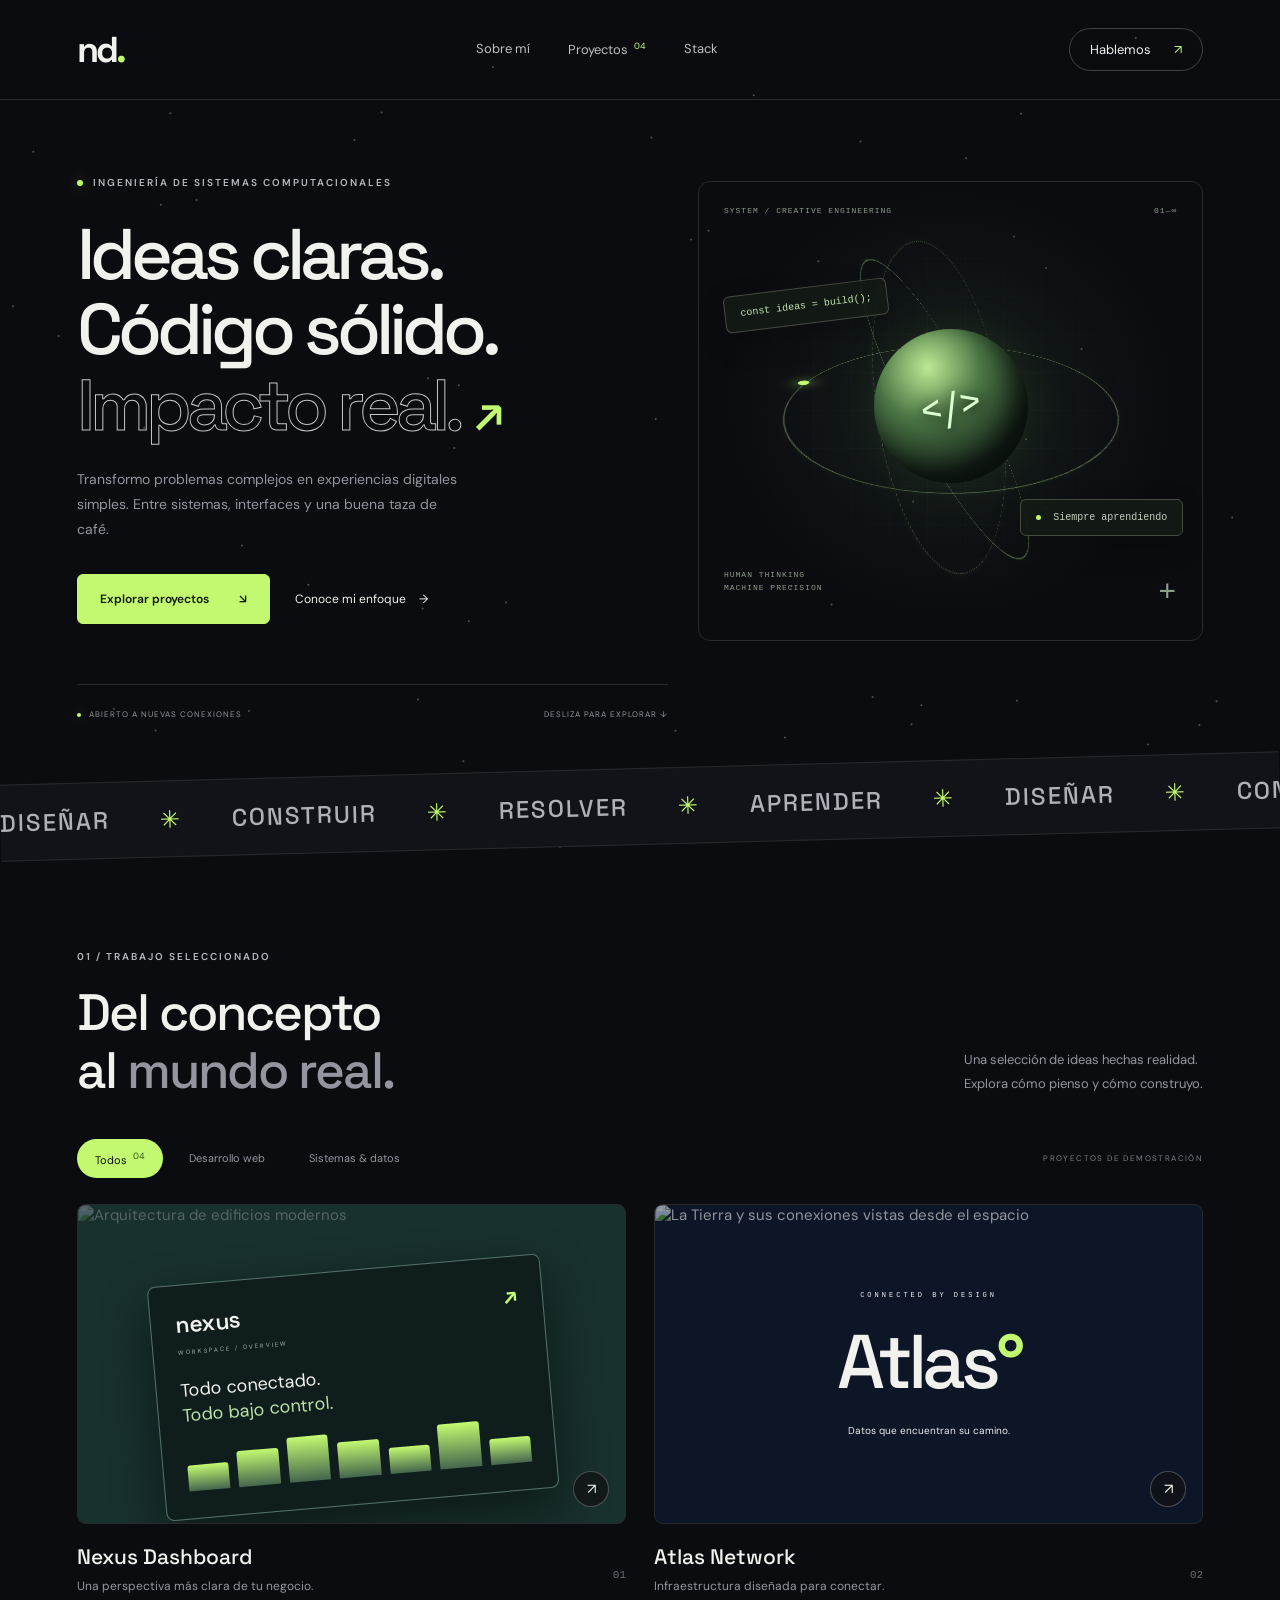
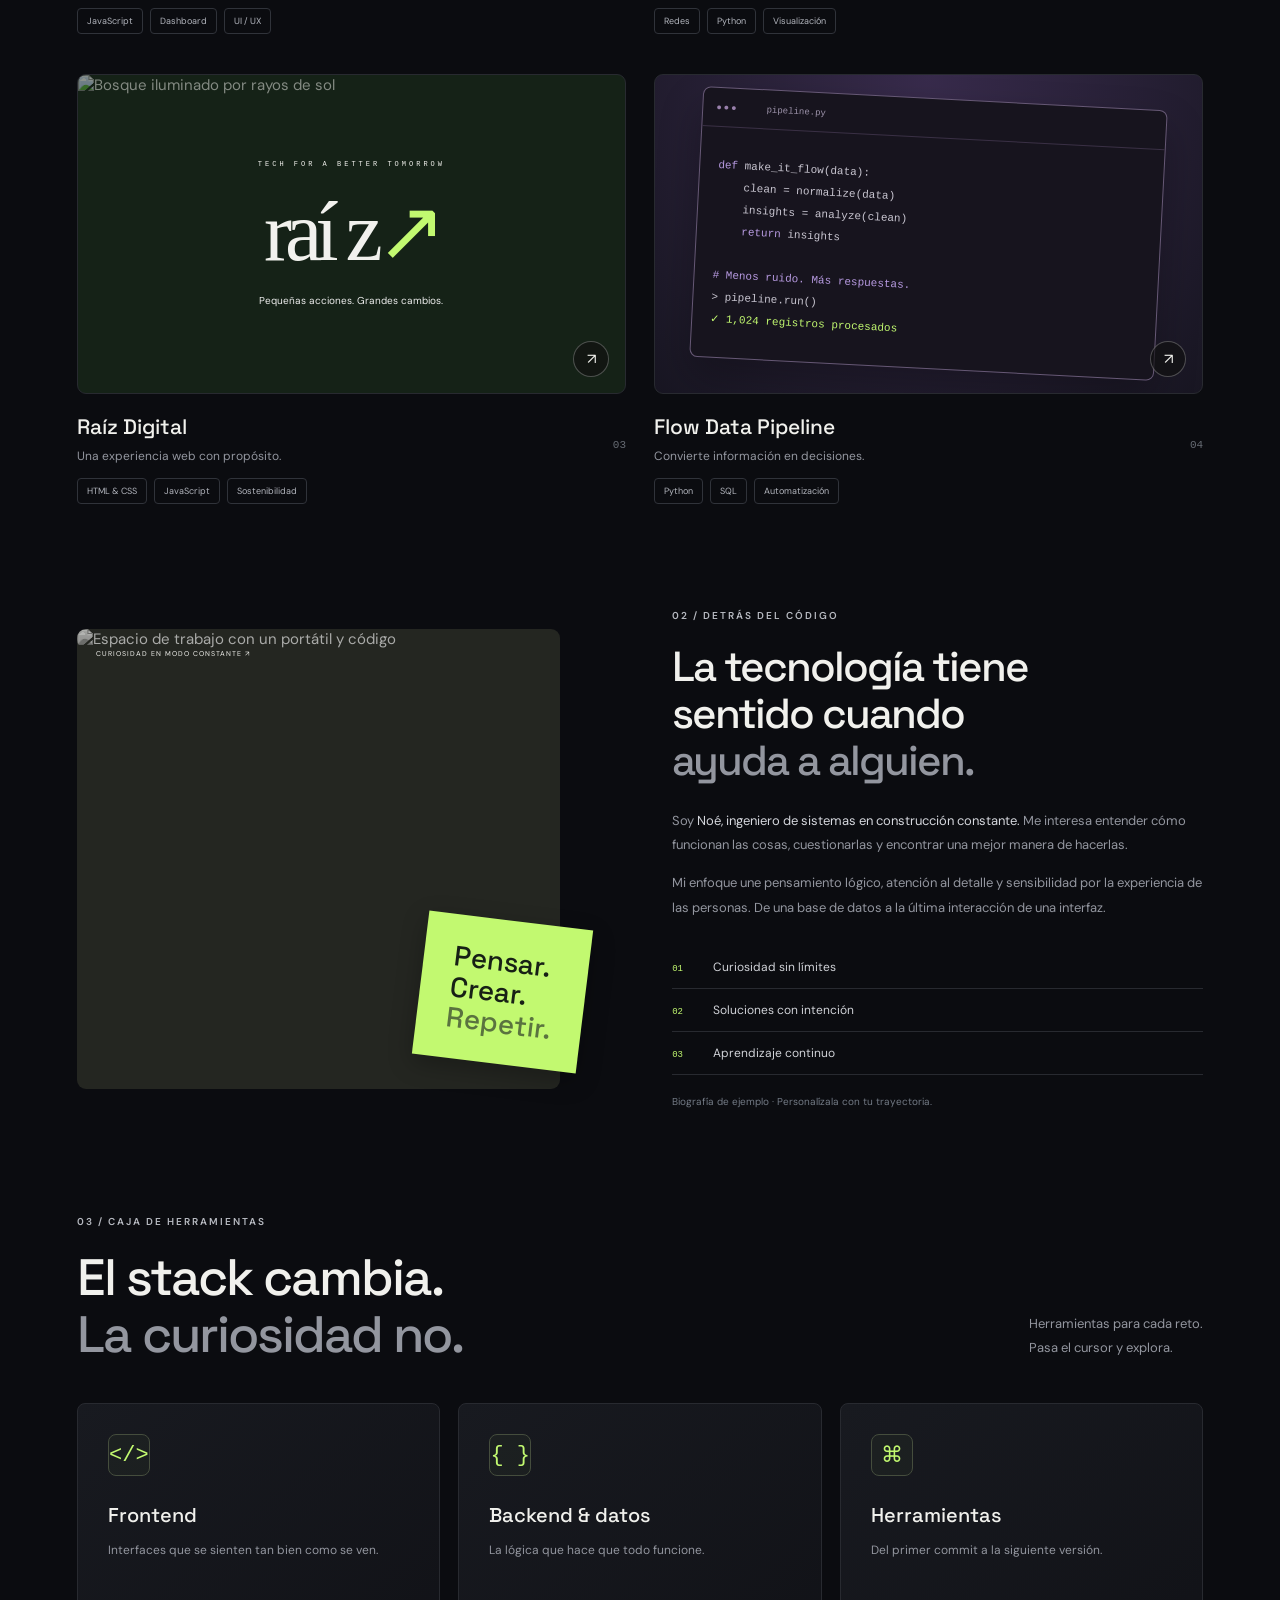
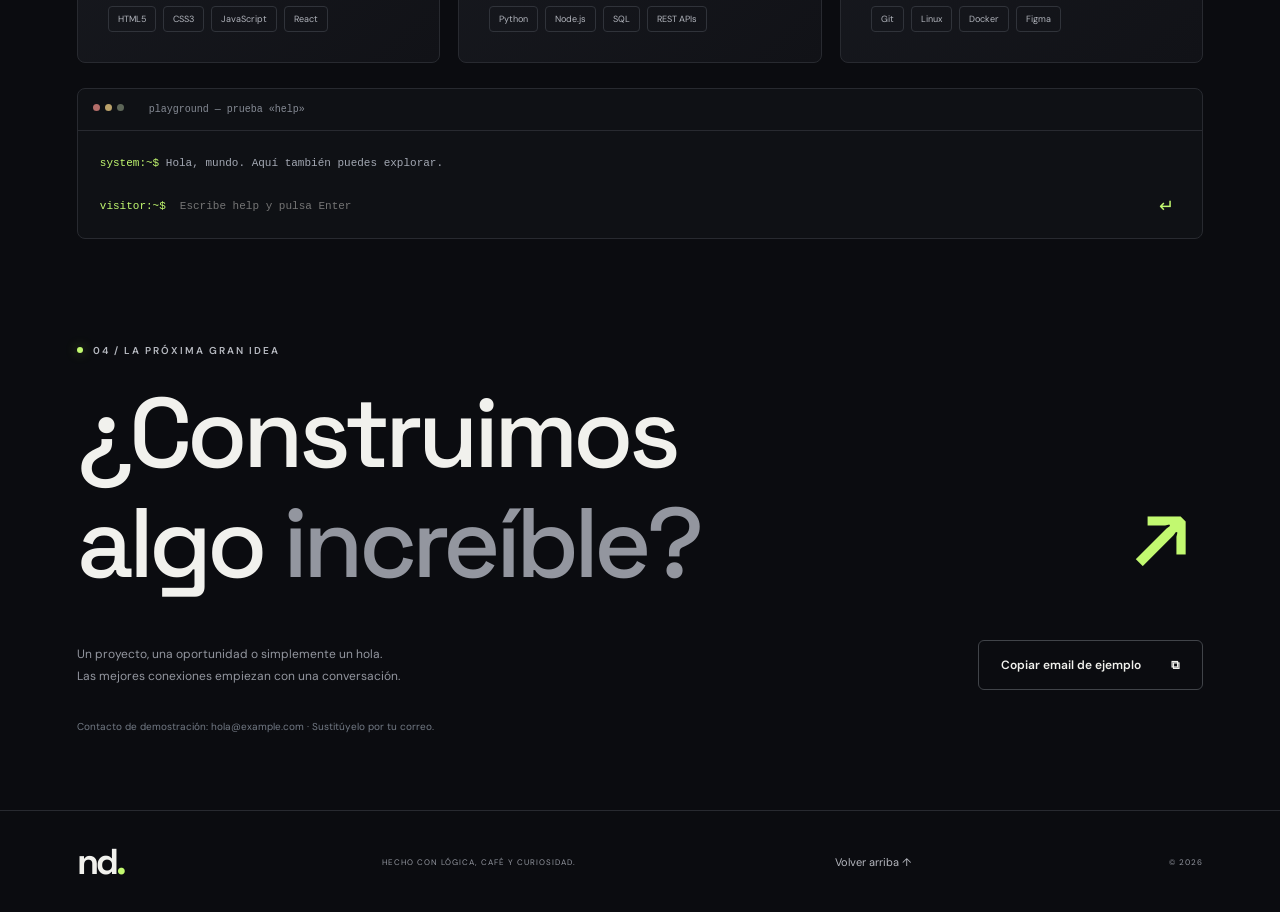
==== index.html @ b6beb4df "Create interactive systems engineering portfolio" ====
<!DOCTYPE html>
<html lang="es">
<head><meta charset="UTF-8"><meta name="viewport" content="width=device-width, initial-scale=1"><meta name="theme-color" content="#0b0c10"><title>ND — Sistemas, código & ideas</title><link rel="stylesheet" href="styles.css"><script src="app.js" defer></script></head>
<body>
<div class="loader" aria-hidden="true"><span>ND<span class="lime">.</span></span><div class="load-track"><i></i></div><small>INICIALIZANDO IDEAS</small></div>
<canvas id="particles" aria-hidden="true"></canvas>
<header><a class="logo" href="#inicio" aria-label="Inicio">nd<span>.</span></a><nav aria-label="Navegación principal"><a href="#sobre">Sobre mí</a><a href="#proyectos">Proyectos <sup>04</sup></a><a href="#stack">Stack</a></nav><a class="contact-nav" href="#contacto">Hablemos <span>↗</span></a></header>
<main>
<section id="inicio" class="hero"><div class="hero-copy"><div class="eyebrow"><span class="status-dot"></span> INGENIERÍA DE SISTEMAS COMPUTACIONALES</div><h1>Ideas claras.<br>Código sólido.<br><span class="outline">Impacto real.</span><span class="lime">↗</span></h1><p>Transformo problemas complejos en experiencias digitales simples. Entre sistemas, interfaces y una buena taza de café.</p><div class="hero-actions"><a class="button primary" href="#proyectos">Explorar proyectos <span>↘</span></a><a class="text-link" href="#sobre">Conoce mi enfoque <span>→</span></a></div><div class="hero-foot"><span><i class="status-dot"></i> ABIERTO A NUEVAS CONEXIONES</span><span>DESLIZA PARA EXPLORAR ↓</span></div></div><div class="hero-art" aria-label="Ilustración interactiva de un sistema orbital"><div class="art-grid"></div><div class="art-label">SYSTEM / CREATIVE ENGINEERING <span>01—∞</span></div><div class="orbit orbit-one"></div><div class="orbit orbit-two"></div><div class="orbit orbit-three"></div><div class="core"><span>&lt;/&gt;</span></div><span class="float-tag tag-one">const ideas = build();</span><span class="float-tag tag-two"><i></i> Siempre aprendiendo</span><div class="art-bottom"><span>HUMAN THINKING<br>MACHINE PRECISION</span><span class="cross">+</span></div></div></section>
<div class="ticker" aria-hidden="true"><div>DISEÑAR <span>✳</span> CONSTRUIR <span>✳</span> RESOLVER <span>✳</span> APRENDER <span>✳</span> DISEÑAR <span>✳</span> CONSTRUIR <span>✳</span> RESOLVER <span>✳</span> APRENDER <span>✳</span></div></div>
<section id="proyectos" class="section reveal"><div class="section-heading"><div><div class="eyebrow">01 / TRABAJO SELECCIONADO</div><h2>Del concepto<br>al <em>mundo real.</em></h2></div><p>Una selección de ideas hechas realidad.<br>Explora cómo pienso y cómo construyo.</p></div><div class="project-toolbar"><div class="filters" role="group" aria-label="Filtrar proyectos"><button class="active" data-filter="all" aria-pressed="true">Todos <sup>04</sup></button><button data-filter="web" aria-pressed="false">Desarrollo web</button><button data-filter="systems" aria-pressed="false">Sistemas & datos</button></div><span class="small-label">PROYECTOS DE DEMOSTRACIÓN</span></div><div class="projects">
<button class="project-card" data-category="web" data-project="0"><div class="project-image image-one"><img src="https://images.unsplash.com/photo-1486406146926-c627a92ad1ab?auto=format&fit=crop&w=1000&q=80" alt="Arquitectura de edificios modernos" loading="lazy"><div class="mock-dashboard"><span class="mock-brand">nexus<span>↗</span></span><small>WORKSPACE / OVERVIEW</small><div class="mock-stat">Todo conectado.<br><b>Todo bajo control.</b></div><div class="mock-bars"><i></i><i></i><i></i><i></i><i></i><i></i><i></i></div></div><span class="project-open">↗</span></div><div class="project-meta"><div><h3>Nexus Dashboard</h3><p>Una perspectiva más clara de tu negocio.</p></div><span>01</span></div><div class="tags"><span>JavaScript</span><span>Dashboard</span><span>UI / UX</span></div></button>
<button class="project-card" data-category="systems" data-project="1"><div class="project-image image-two"><img src="https://images.unsplash.com/photo-1451187580459-43490279c0fa?auto=format&fit=crop&w=1000&q=80" alt="La Tierra y sus conexiones vistas desde el espacio" loading="lazy"><div class="image-title"><small>CONNECTED BY DESIGN</small><strong>Atlas<span>°</span></strong><span>Datos que encuentran su camino.</span></div><span class="project-open">↗</span></div><div class="project-meta"><div><h3>Atlas Network</h3><p>Infraestructura diseñada para conectar.</p></div><span>02</span></div><div class="tags"><span>Redes</span><span>Python</span><span>Visualización</span></div></button>
<button class="project-card" data-category="web" data-project="2"><div class="project-image image-three"><img src="https://images.unsplash.com/photo-1441974231531-c6227db76b6e?auto=format&fit=crop&w=1000&q=80" alt="Bosque iluminado por rayos de sol" loading="lazy"><div class="image-title"><small>TECH FOR A BETTER TOMORROW</small><strong>raí z<span>↗</span></strong><span>Pequeñas acciones. Grandes cambios.</span></div><span class="project-open">↗</span></div><div class="project-meta"><div><h3>Raíz Digital</h3><p>Una experiencia web con propósito.</p></div><span>03</span></div><div class="tags"><span>HTML & CSS</span><span>JavaScript</span><span>Sostenibilidad</span></div></button>
<button class="project-card" data-category="systems" data-project="3"><div class="project-image image-four"><div class="code-window"><div class="window-dots">● ● ● <span>pipeline.py</span></div><pre><span>def</span> make_it_flow(data):
    clean = normalize(data)
    insights = analyze(clean)
    <span>return</span> insights

<span># Menos ruido. Más respuestas.</span>
&gt; pipeline.run()
<span class="lime">✓ 1,024 registros procesados</span></pre></div><span class="project-open">↗</span></div><div class="project-meta"><div><h3>Flow Data Pipeline</h3><p>Convierte información en decisiones.</p></div><span>04</span></div><div class="tags"><span>Python</span><span>SQL</span><span>Automatización</span></div></button>
</div></section>
<section id="sobre" class="section about reveal"><div class="about-visual"><img src="https://images.unsplash.com/photo-1498050108023-c5249f4df085?auto=format&fit=crop&w=900&q=80" alt="Espacio de trabajo con un portátil y código" loading="lazy"><span class="photo-label">CURIOSIDAD EN MODO CONSTANTE ↗</span><div class="about-sticker">Pensar.<br>Crear.<br><em>Repetir.</em></div></div><div class="about-copy"><div class="eyebrow">02 / DETRÁS DEL CÓDIGO</div><h2>La tecnología tiene<br>sentido cuando<br><em>ayuda a alguien.</em></h2><p>Soy <strong>Noé, ingeniero de sistemas en construcción constante.</strong> Me interesa entender cómo funcionan las cosas, cuestionarlas y encontrar una mejor manera de hacerlas.</p><p>Mi enfoque une pensamiento lógico, atención al detalle y sensibilidad por la experiencia de las personas. De una base de datos a la última interacción de una interfaz.</p><div class="about-values"><span>01 <b>Curiosidad sin límites</b></span><span>02 <b>Soluciones con intención</b></span><span>03 <b>Aprendizaje continuo</b></span></div><small class="demo-note">Biografía de ejemplo · Personalízala con tu trayectoria.</small></div></section>
<section id="stack" class="section reveal"><div class="section-heading"><div><div class="eyebrow">03 / CAJA DE HERRAMIENTAS</div><h2>El stack cambia.<br><em>La curiosidad no.</em></h2></div><p>Herramientas para cada reto.<br>Pasa el cursor y explora.</p></div><div class="stack-grid"><article><span class="stack-icon">&lt;/&gt;</span><h3>Frontend</h3><p>Interfaces que se sienten tan bien como se ven.</p><div class="tags"><span>HTML5</span><span>CSS3</span><span>JavaScript</span><span>React</span></div></article><article><span class="stack-icon">{ }</span><h3>Backend & datos</h3><p>La lógica que hace que todo funcione.</p><div class="tags"><span>Python</span><span>Node.js</span><span>SQL</span><span>REST APIs</span></div></article><article><span class="stack-icon">⌘</span><h3>Herramientas</h3><p>Del primer commit a la siguiente versión.</p><div class="tags"><span>Git</span><span>Linux</span><span>Docker</span><span>Figma</span></div></article></div><div class="terminal"><div class="terminal-head"><span><i></i><i></i><i></i></span> playground — prueba «help»</div><div id="terminal-output" aria-live="polite"><p><span>system:~$</span> Hola, mundo. Aquí también puedes explorar.</p></div><form id="terminal-form"><label for="command">visitor:~$</label><input id="command" autocomplete="off" spellcheck="false" placeholder="Escribe help y pulsa Enter" aria-label="Comando de terminal"><button type="submit" aria-label="Ejecutar comando">↵</button></form></div></section>
<section id="contacto" class="section contact reveal"><div class="eyebrow"><span class="status-dot"></span> 04 / LA PRÓXIMA GRAN IDEA</div><h2>¿Construimos<br>algo <em>increíble?</em><a href="mailto:hola@example.com" aria-label="Enviar correo de ejemplo">↗</a></h2><div class="contact-bottom"><p>Un proyecto, una oportunidad o simplemente un hola.<br>Las mejores conexiones empiezan con una conversación.</p><button id="copy-email" class="button">Copiar email de ejemplo <span>⧉</span></button></div><small class="demo-note">Contacto de demostración: hola@example.com · Sustitúyelo por tu correo.</small></section>
</main><footer><a class="logo" href="#inicio">nd<span>.</span></a><span>HECHO CON LÓGICA, CAFÉ Y CURIOSIDAD.</span><a href="#inicio">Volver arriba ↑</a><span>© <span id="year"></span></span></footer>
<dialog id="project-dialog"><button class="close-dialog" aria-label="Cerrar detalles">×</button><div class="eyebrow">EXPLORACIÓN / PROYECTO CONCEPTUAL</div><h2 id="dialog-title"></h2><p id="dialog-description"></p><h3>El enfoque</h3><p id="dialog-approach"></p><div id="dialog-tags" class="tags"></div><p class="demo-note">Proyecto de ejemplo para presentar el diseño. Añade tus capturas, resultados y enlaces reales.</p><button class="button primary close-action">Seguir explorando ↗</button></dialog><div id="toast" role="status"></div>
</body></html>
---- styles.css ----
@import url('https://fonts.googleapis.com/css2?family=DM+Sans:wght@400;500;600;700&family=Space+Grotesk:wght@400;500;600;700&display=swap');
:root{--bg:#0b0c10;--surface:#121419;--text:#f1f1ed;--muted:#93969f;--lime:#c2f970;--border:#282a30;--heading:'Space Grotesk',sans-serif}*{box-sizing:border-box}html{scroll-behavior:smooth;scroll-padding-top:95px}body{margin:0;background:var(--bg);color:var(--text);font-family:'DM Sans',sans-serif;font-size:15px}button,a,input{-webkit-tap-highlight-color:transparent}button,input{font:inherit}a{color:inherit;text-decoration:none}button{color:inherit;cursor:pointer}button:focus-visible,a:focus-visible,input:focus-visible{outline:2px solid var(--lime);outline-offset:6px}::selection{background:var(--lime);color:var(--bg)}#particles{position:absolute;inset:0;width:100%;height:850px;pointer-events:none;opacity:.45}header{position:relative;z-index:5;max-width:1440px;margin:auto;height:100px;display:flex;align-items:center;justify-content:space-between;padding:0 6%;border-bottom:1px solid var(--border)}.logo{font-family:var(--heading);font-weight:700;font-size:36px;letter-spacing:-3px}.logo span,.lime{color:var(--lime)}nav{display:flex;gap:38px;font-size:13px}nav a{color:#bebfc5}nav a:hover,.text-link:hover{color:var(--lime)}sup{font-size:9px;color:var(--lime);margin-left:3px}.contact-nav{font-size:13px;border:1px solid #414449;border-radius:30px;padding:12px 20px}.contact-nav span{margin-left:20px;color:var(--lime)}main{overflow:hidden}.hero{max-width:1440px;padding:76px 6% 0;margin:auto;display:grid;grid-template-columns:1.17fr 1fr;gap:30px;position:relative}.eyebrow{font-size:10px;font-weight:600;letter-spacing:2px;display:flex;align-items:center;gap:10px;color:#b7bac1}.status-dot{display:inline-block;width:6px;height:6px;background:var(--lime);border-radius:50%;box-shadow:0 0 12px #c2f95566}.hero h1{font-family:var(--heading);font-size:clamp(48px,5.6vw,83px);font-weight:500;line-height:1.05;letter-spacing:-5px;margin:28px 0 24px}.outline{-webkit-text-stroke:1px #c5c6ca;color:transparent}.hero h1>.lime{font-size:.7em;margin-left:14px}.hero-copy>p{max-width:390px;line-height:1.8;color:var(--muted);font-size:14px}.hero-actions{display:flex;align-items:center;gap:25px;margin:32px 0 60px}.button{display:inline-flex;align-items:center;justify-content:space-between;gap:30px;padding:16px 22px;border:1px solid #414449;border-radius:6px;background:transparent;font-size:12px;font-weight:600;transition:transform .2s,background .2s}.button:hover{transform:translateY(-3px);background:#22252b}.primary{background:var(--lime);color:#101609;border-color:var(--lime)}.primary:hover{background:#d4ff9b}.text-link{font-size:12px}.text-link span{margin-left:10px}.hero-foot{border-top:1px solid var(--border);display:flex;justify-content:space-between;padding:24px 0;font-size:8px;letter-spacing:1px;color:var(--muted)}.hero-foot i{width:4px;height:4px;margin-right:5px}.hero-art{position:relative;height:460px;margin-top:5px;background:radial-gradient(ellipse at 50% 48%,#29403055,transparent 65%);border:1px solid var(--border);border-radius:12px;overflow:hidden;perspective:800px}.art-grid{position:absolute;inset:0;background-image:linear-gradient(#6b7b6910 1px,transparent 1px),linear-gradient(90deg,#6b7b6910 1px,transparent 1px);background-size:38px 38px;mask-image:radial-gradient(ellipse,black,transparent 75%)}.art-label,.art-bottom{position:absolute;left:25px;right:25px;display:flex;justify-content:space-between;font:8px monospace;letter-spacing:1px;color:#8c9d88}.art-label{top:24px}.art-bottom{bottom:23px;line-height:1.6}.cross{font-size:30px;font-weight:200}.core{position:absolute;left:50%;top:49%;width:154px;height:154px;margin:-77px;background:radial-gradient(circle at 35% 25%,#bde994,#4b7645 35%,#17251b 70%);border-radius:50%;box-shadow:inset -12px -12px 25px #0009,0 0 60px #b8f78118;display:grid;place-items:center;animation:float 7s ease-in-out infinite}.core span{font:40px var(--heading);color:#dbffd0;transform:rotate(-12deg);text-shadow:0 2px 15px #000}.orbit{position:absolute;left:50%;top:49%;width:330px;height:330px;margin:-165px;border:1px solid #a8d78988;border-radius:50%;transform:rotateX(64deg) rotateZ(-25deg);box-shadow:0 0 10px #c2f97008}.orbit-two{transform:rotateX(65deg) rotateY(60deg) rotateZ(30deg)}.orbit-three{transform:rotateX(20deg) rotateY(67deg) rotateZ(-30deg);border-style:dashed;border-color:#8db37766}.orbit-one:after{content:'';position:absolute;width:12px;height:12px;background:var(--lime);border-radius:50%;left:40px;top:40px;box-shadow:0 0 20px var(--lime)}.float-tag{position:absolute;padding:12px 15px;border:1px solid #454b40;border-radius:6px;background:#141b15dd;font:10px monospace;box-shadow:0 10px 30px #0003;animation:float 6s ease-in-out infinite}.tag-one{top:105px;left:25px;transform:rotate(-7deg);color:#c4e6ae}.tag-two{bottom:104px;right:19px;animation-delay:-2s;color:#c6cfc1}.tag-two i{display:inline-block;background:var(--lime);width:5px;height:5px;border-radius:50%;margin-right:6px}@keyframes float{50%{translate:0 -12px}}.ticker{border-top:1px solid var(--border);border-bottom:1px solid var(--border);padding:22px 0;overflow:hidden;margin-top:25px;transform:rotate(-1.5deg);background:#111318}.ticker>div{width:max-content;animation:marquee 40s linear infinite;font:500 24px var(--heading);letter-spacing:2px;color:#aeb1b8}.ticker span{color:var(--lime);margin:0 42px}@keyframes marquee{to{transform:translateX(-50%)}}.section{max-width:1440px;padding:105px 6% 0;margin:auto}.section-heading{display:flex;align-items:flex-end;justify-content:space-between;margin-bottom:35px}h2{font:500 clamp(35px,4vw,53px)/1.12 var(--heading);letter-spacing:-2px;margin:21px 0 0}em{font-style:normal;color:var(--muted)}.section-heading>p{font-size:13px;color:var(--muted);line-height:1.8;margin:0 0 4px}.project-toolbar{display:flex;align-items:center;justify-content:space-between;margin:40px 0 26px}.filters{display:flex;gap:8px}.filters button{border:1px solid transparent;border-radius:30px;padding:10px 17px;font-size:11px;background:none;color:var(--muted)}.filters .active{background:var(--lime);color:var(--bg)}.filters .active sup{color:#34501d}.small-label{font-size:8px;letter-spacing:1.4px;color:#7c8089}.projects{display:grid;grid-template-columns:1fr 1fr;gap:40px 28px}.project-card{background:none;border:0;padding:0;text-align:left;min-width:0}.project-card[hidden]{display:none}.project-image{height:320px;border:1px solid var(--border);border-radius:9px;overflow:hidden;position:relative;display:flex;align-items:center;justify-content:center}.project-image>img{width:100%;height:100%;object-fit:cover;position:absolute;transition:transform .7s;opacity:.4}.project-card:hover .project-image>img{transform:scale(1.06)}.image-one{background:#18302e}.image-one>img{opacity:.28}.mock-dashboard{z-index:1;width:72%;height:235px;padding:24px;background:#101c1ce8;border:1px solid #56716a;box-shadow:0 20px 50px #0007;border-radius:8px;transform:rotate(-5deg) translateY(24px);transition:transform .4s}.project-card:hover .mock-dashboard{transform:rotate(-2deg) translateY(15px)}.mock-brand{font:600 23px var(--heading);display:flex;justify-content:space-between}.mock-brand span{color:var(--lime)}.mock-dashboard small{font-size:6px;color:#a4b8ad;letter-spacing:2px}.mock-stat{font-size:18px;line-height:1.4;margin-top:19px}.mock-stat b{font-weight:400;color:#b9e2a6}.mock-bars{height:48px;display:flex;gap:9px;align-items:flex-end;margin-top:15px}.mock-bars i{flex:1;background:linear-gradient(#c2f970,#45664d);height:55%;border-radius:3px 3px 0 0}.mock-bars i:nth-child(2n){height:75%}.mock-bars i:nth-child(3n){height:95%}.project-open{position:absolute;right:16px;bottom:16px;background:#111a;border:1px solid #ffffff40;border-radius:50%;width:36px;height:36px;display:grid;place-items:center;transition:background .2s,color .2s}.project-card:hover .project-open{background:var(--lime);color:#111}.image-two{background:#0d1627}.image-two>img{opacity:.58}.image-title{position:relative;text-align:center;display:flex;flex-direction:column;gap:14px}.image-title small{font:7px monospace;letter-spacing:3px}.image-title strong{font:500 76px var(--heading);letter-spacing:-5px}.image-title strong span{color:var(--lime)}.image-title>span{font-size:10px;color:#eee}.image-three{background:#152217}.image-three img{opacity:.5}.image-three strong{font-family:Georgia,serif;font-size:84px;letter-spacing:-7px}.image-four{background:radial-gradient(ellipse at top,#382b4c,#181622)}.code-window{width:85%;border:1px solid #665875;border-radius:8px;background:#17141e;transform:rotate(3deg);box-shadow:0 20px 40px #0004}.window-dots{padding:13px;color:#9980ac;font-size:9px;border-bottom:1px solid #3a3045}.window-dots span{margin-left:28px;color:#9d93aa;font:9px monospace}.code-window pre{font:11px/2 monospace;padding:16px 18px;color:#c9c6d1;overflow:hidden}.code-window pre>span{color:#b89be2}.code-window pre>.lime{color:var(--lime)}.project-meta{display:flex;justify-content:space-between;align-items:center;margin-top:19px}.project-meta h3{font:500 21px var(--heading);margin:0}.project-meta p{font-size:12px;color:var(--muted);margin:8px 0 14px}.project-meta>span{color:#666b73;font:11px monospace}.tags{display:flex;gap:7px;flex-wrap:wrap}.tags span{font-size:9px;color:#b2b5bd;border:1px solid #30333a;border-radius:4px;padding:6px 9px}.about{display:grid;grid-template-columns:1fr 1.1fr;gap:10%;align-items:center}.about-visual{position:relative;height:460px;border-radius:9px;background:#242621}.about-visual img{height:100%;width:100%;object-fit:cover;border-radius:9px;filter:grayscale(1);opacity:.65}.photo-label{position:absolute;left:19px;top:20px;font-size:7px;letter-spacing:1px}.about-sticker{position:absolute;bottom:25px;right:-25px;background:var(--lime);padding:26px 30px;transform:rotate(7deg);font:500 28px/1.1 var(--heading);color:#172015;box-shadow:0 8px 25px #0004}.about-sticker em{color:#5a733f}.about-copy h2{font-size:42px;margin-bottom:25px}.about-copy>p{font-size:13px;color:var(--muted);line-height:1.9}.about-copy strong{font-weight:400;color:#d5d7dd}.about-values{margin-top:25px}.about-values>span{display:block;border-bottom:1px solid var(--border);padding:13px 0;font:9px monospace;color:var(--lime)}.about-values b{font:12px 'DM Sans',sans-serif;margin-left:25px;color:#d0d2d7}.demo-note{display:block;font-size:10px;color:#737a85;line-height:1.7;margin-top:18px}.stack-grid{display:grid;grid-template-columns:repeat(3,1fr);gap:18px;margin-top:40px}.stack-grid article{background:linear-gradient(140deg,#181a20,#111217);border:1px solid var(--border);padding:30px;border-radius:8px;transition:transform .3s,border-color .3s}.stack-grid article:hover{transform:translateY(-7px);border-color:#93b960}.stack-icon{display:grid;place-items:center;width:42px;height:42px;border:1px solid #454d3d;color:var(--lime);font:22px monospace;border-radius:8px;background:#c2f97008}.stack-grid h3{font:500 20px var(--heading);margin:26px 0 12px}.stack-grid p{font-size:12px;line-height:1.8;color:var(--muted);min-height:44px}.stack-grid .tags{margin-top:22px}.terminal{margin-top:25px;background:#0f1115;border:1px solid var(--border);border-radius:8px;font:11px monospace}.terminal-head{border-bottom:1px solid var(--border);padding:15px;color:#858a94;font-size:10px;display:flex;gap:25px}.terminal-head>span{display:flex;gap:5px}.terminal-head i{width:7px;height:7px;background:#5d6658;border-radius:50%}.terminal-head i:first-child{background:#b36d69}.terminal-head i:nth-child(2){background:#baa16a}#terminal-output{padding:12px 22px 0;max-height:220px;overflow:auto;line-height:1.7;color:#a3a8b3}#terminal-output span{color:var(--lime)}.terminal form{display:flex;padding:10px 22px 20px;gap:12px;align-items:center}.terminal label{color:var(--lime)}.terminal input{width:100%;min-width:0;border:0;background:none;color:#ddd;font:11px monospace;outline:none}.terminal form button{border:0;background:none;color:var(--lime);font-size:18px}.contact{padding-bottom:75px}.contact h2{font-size:clamp(46px,7.7vw,100px);letter-spacing:-5px;position:relative}.contact h2>a{position:absolute;right:15px;bottom:12px;color:var(--lime);transition:transform .2s}.contact h2>a:hover{transform:translate(6px,-6px)}.contact-bottom{display:flex;align-items:center;justify-content:space-between;margin-top:32px}.contact-bottom p{font-size:12px;color:var(--muted);line-height:1.9}footer{border-top:1px solid var(--border);padding:28px 6%;display:flex;align-items:center;justify-content:space-between;gap:20px}footer>span{font-size:8px;letter-spacing:1px;color:var(--muted)}footer>a:last-of-type{font-size:11px;color:#b5b7be}dialog{background:#15181e;color:var(--text);border:1px solid #414a38;max-width:600px;width:calc(100% - 36px);padding:45px;border-radius:12px}dialog::backdrop{background:#000b;backdrop-filter:blur(8px)}dialog h2{margin-bottom:22px}dialog p{font-size:14px;line-height:1.9;color:#a6acb6}dialog h3{font:19px var(--heading)}dialog .button{margin-top:20px}.close-dialog{position:absolute;right:15px;top:12px;background:none;border:0;font-size:28px;color:#bfc5ce}#toast{position:fixed;bottom:24px;left:50%;transform:translate(-50%,20px);padding:15px 24px;background:var(--lime);color:#172015;border-radius:6px;font-size:12px;opacity:0;pointer-events:none;z-index:20;transition:.3s}#toast.visible{opacity:1;transform:translate(-50%,0)}.loader{position:fixed;inset:0;background:#0b0c10;display:flex;flex-direction:column;align-items:center;justify-content:center;z-index:100;transition:opacity .5s,visibility .5s;animation:loader-out .5s 2s forwards}.loader>span{font:700 70px var(--heading);letter-spacing:-5px}.load-track{height:2px;width:150px;background:#24282b;margin:25px}.load-track i{display:block;height:100%;background:var(--lime);animation:load 1s forwards}.loader small{font:8px monospace;letter-spacing:3px;color:#888}.loader.done{opacity:0;visibility:hidden}@keyframes load{from{width:0}to{width:100%}}@keyframes loader-out{to{opacity:0;visibility:hidden}}.js .reveal{opacity:0;transform:translateY(25px);transition:opacity .7s,transform .7s}.js .reveal.visible{opacity:1;transform:none}@media(min-width:1500px){.hero h1{font-size:84px}}@media(max-width:900px){.hero{gap:20px;padding-top:55px}.hero h1{font-size:56px;letter-spacing:-3px}.hero-art{height:430px}.hero-actions{gap:15px;flex-wrap:wrap}.hero-foot{gap:15px;font-size:7px}.hero-foot>span:last-child{display:none}.orbit{width:270px;height:270px;margin:-135px}.tag-one{left:10px;font-size:8px}.tag-two{right:10px;font-size:8px}.section{padding-top:80px}.project-image{height:270px}.about{gap:7%}.about-copy h2{font-size:33px}.about-visual{height:440px}.stack-grid article{padding:22px}.section-heading>p{max-width:230px}.code-window pre{font-size:9px}.small-label{display:none}}@media(max-width:620px){header{height:78px;padding:0 6%}nav{gap:18px;font-size:11px}.contact-nav{padding:9px 12px;font-size:10px}.contact-nav span{margin-left:8px}.logo{font-size:30px}.hero{display:block;padding-top:40px}.eyebrow{font-size:8px;letter-spacing:1.2px}.hero h1{font-size:59px;letter-spacing:-3.5px}.hero-copy>p{font-size:13px;max-width:330px}.hero-actions{margin:26px 0 30px}.hero-foot{padding:18px 0}.hero-art{height:350px;margin-top:16px}.art-label{font-size:7px}.core{width:140px;height:140px;margin:-70px}.tag-one{top:70px;left:30px}.tag-two{bottom:70px;right:25px}.ticker{margin-top:35px;padding:17px 0}.ticker>div{font-size:19px}.ticker span{margin:0 25px}.section{padding-top:65px}.section-heading{display:block}h2{font-size:36px}.section-heading>p{margin-top:20px;font-size:12px;max-width:none}.project-toolbar{margin:25px 0}.filters{gap:1px}.filters button{font-size:10px;padding:9px 12px}.projects{grid-template-columns:1fr;gap:30px}.project-image{height:300px}.project-meta h3{font-size:20px}.about{display:flex;flex-direction:column;gap:40px}.about-visual{width:100%;height:360px}.about-sticker{right:10px;bottom:-15px}.about-copy h2{font-size:36px}.stack-grid{grid-template-columns:1fr;margin-top:25px}.stack-grid article{padding:25px}.stack-grid p{min-height:0}.stack-grid h3{margin-top:20px}.stack-grid .tags{margin-top:20px}.contact h2{font-size:54px;letter-spacing:-3px}.contact h2>a{right:0;font-size:45px;bottom:0}.contact-bottom{align-items:flex-start;flex-direction:column;gap:15px}.contact{padding-bottom:45px}footer{flex-wrap:wrap;padding:25px 6%}footer>span:nth-child(2){display:none}dialog{padding:35px 25px}.code-window pre{font-size:10px}.terminal form{padding-left:15px;padding-right:15px;gap:8px}.terminal input{font-size:10px}#terminal-output{padding-left:15px}}@media(prefers-reduced-motion:reduce){*,*::before,*::after{animation:none!important;transition:none!important;scroll-behavior:auto!important}.loader{display:none}.js .reveal{opacity:1;transform:none}}
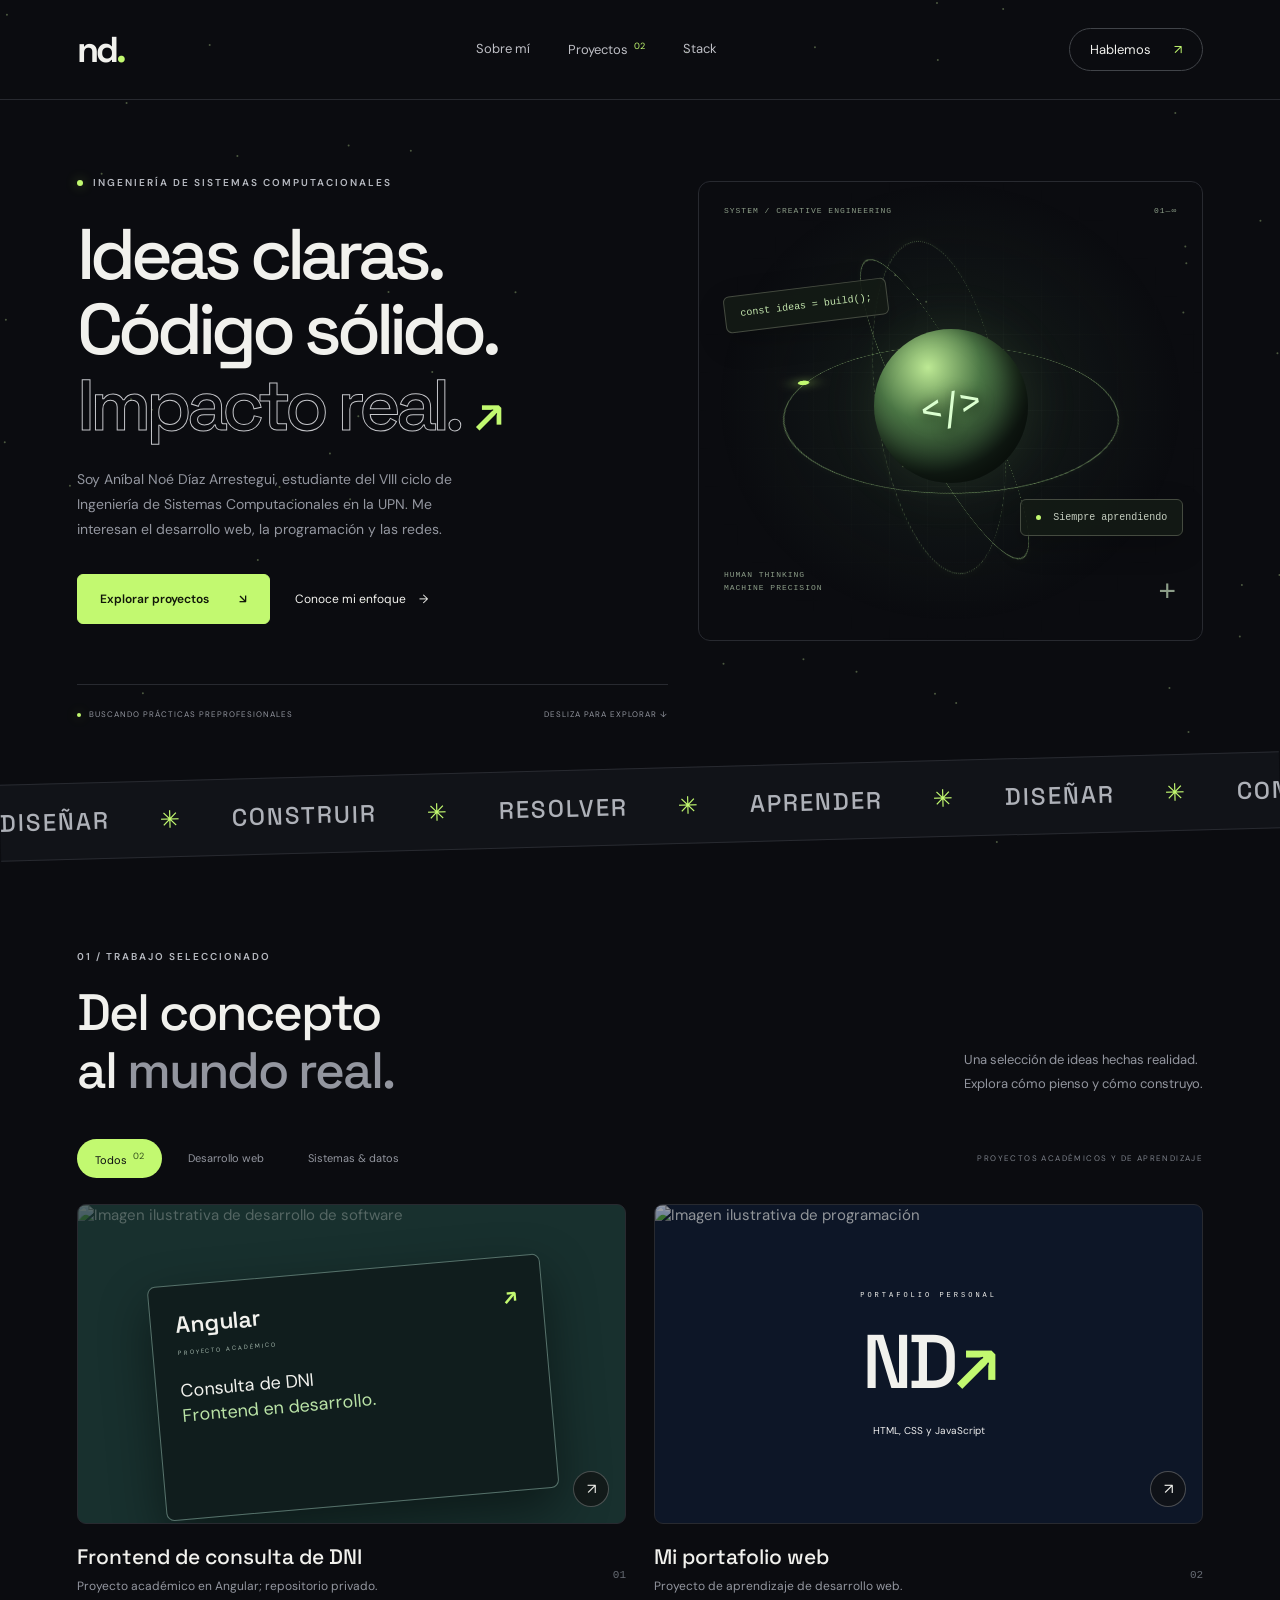
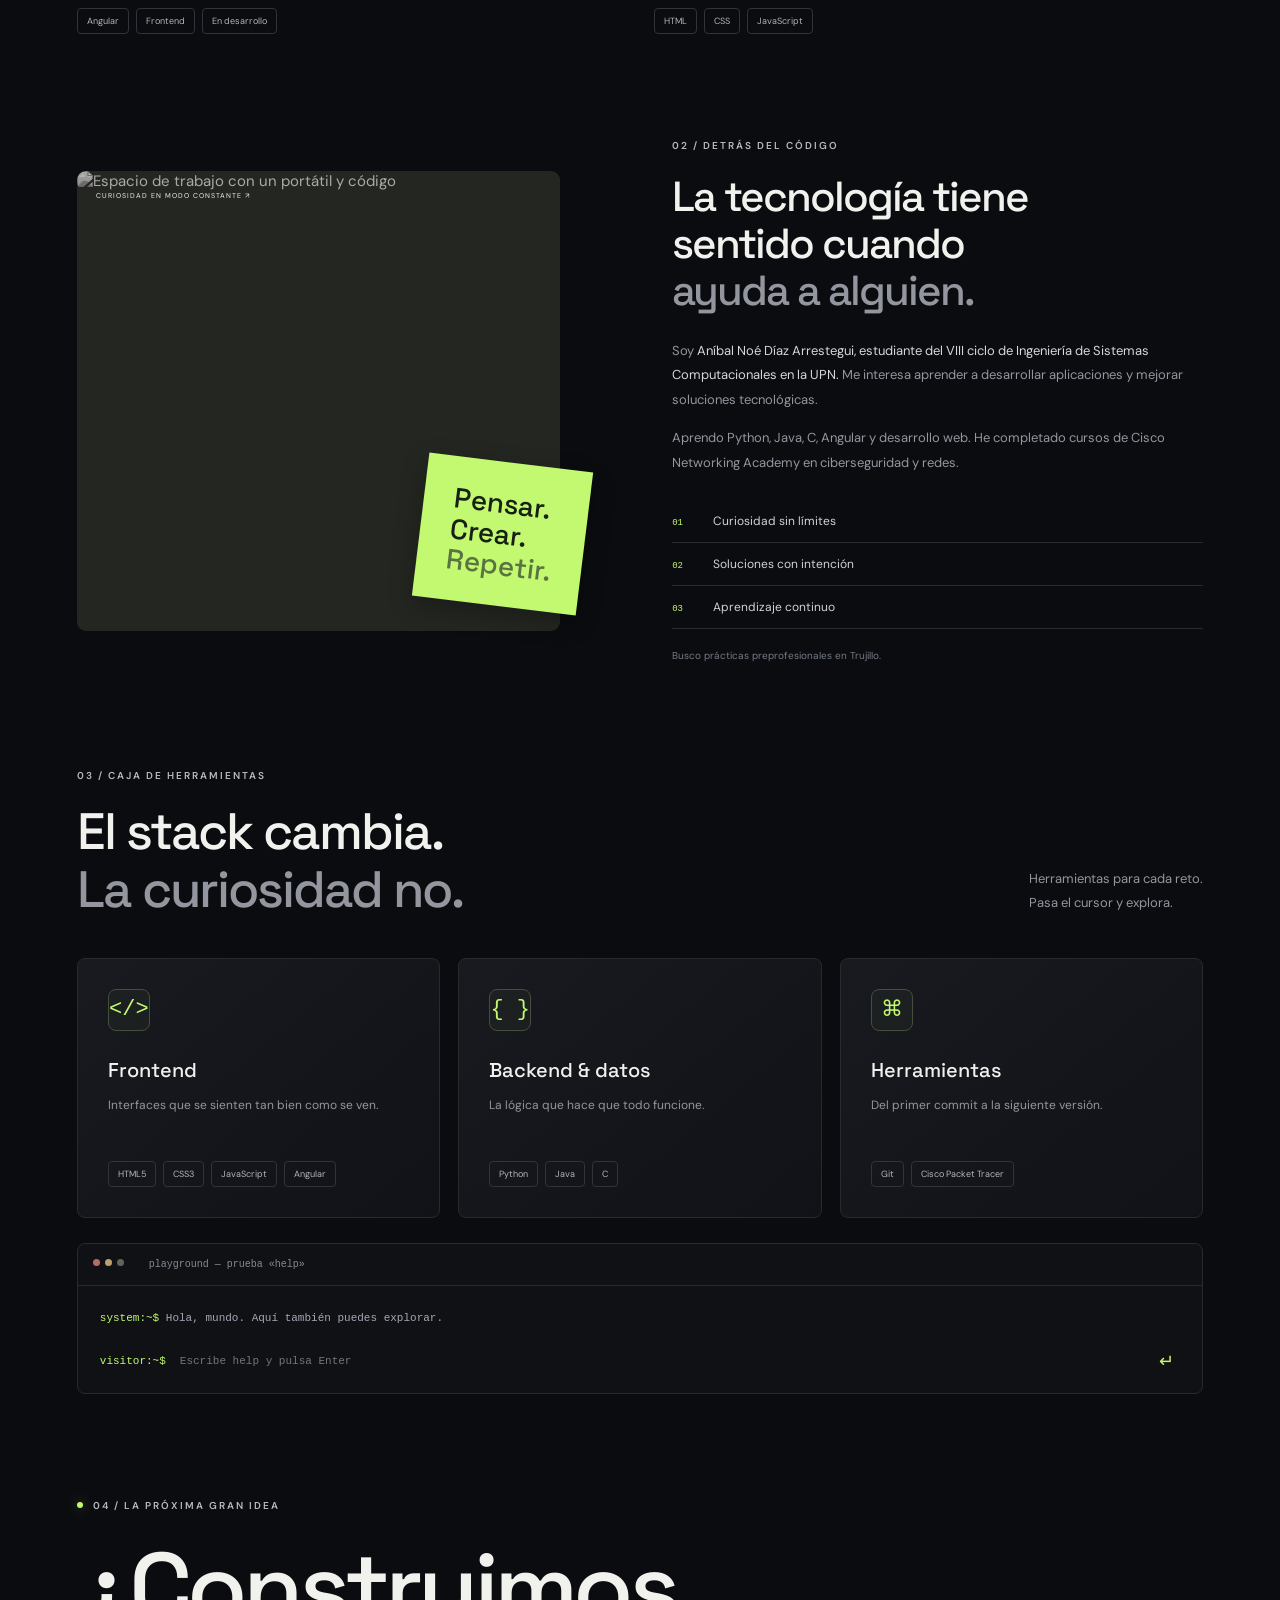
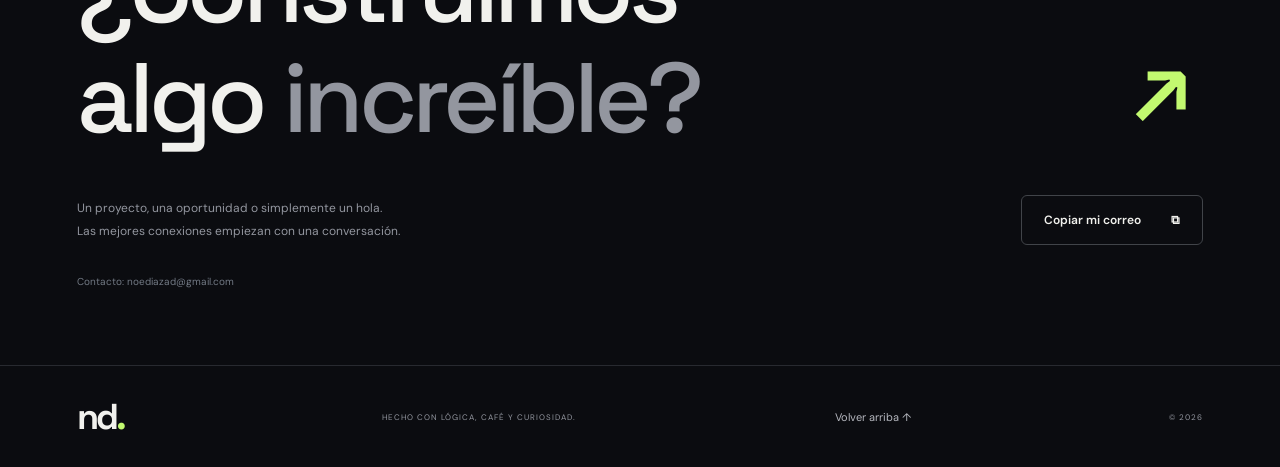
==== commit 14882f03: "Use real academic profile and projects in portfolio HTML" ====
--- a/index.html
+++ b/index.html
@@ -4,26 +4,17 @@
 <body>
 <div class="loader" aria-hidden="true"><span>ND<span class="lime">.</span></span><div class="load-track"><i></i></div><small>INICIALIZANDO IDEAS</small></div>
 <canvas id="particles" aria-hidden="true"></canvas>
-<header><a class="logo" href="#inicio" aria-label="Inicio">nd<span>.</span></a><nav aria-label="Navegación principal"><a href="#sobre">Sobre mí</a><a href="#proyectos">Proyectos <sup>04</sup></a><a href="#stack">Stack</a></nav><a class="contact-nav" href="#contacto">Hablemos <span>↗</span></a></header>
+<header><a class="logo" href="#inicio" aria-label="Inicio">nd<span>.</span></a><nav aria-label="Navegación principal"><a href="#sobre">Sobre mí</a><a href="#proyectos">Proyectos <sup>02</sup></a><a href="#stack">Stack</a></nav><a class="contact-nav" href="#contacto">Hablemos <span>↗</span></a></header>
 <main>
-<section id="inicio" class="hero"><div class="hero-copy"><div class="eyebrow"><span class="status-dot"></span> INGENIERÍA DE SISTEMAS COMPUTACIONALES</div><h1>Ideas claras.<br>Código sólido.<br><span class="outline">Impacto real.</span><span class="lime">↗</span></h1><p>Transformo problemas complejos en experiencias digitales simples. Entre sistemas, interfaces y una buena taza de café.</p><div class="hero-actions"><a class="button primary" href="#proyectos">Explorar proyectos <span>↘</span></a><a class="text-link" href="#sobre">Conoce mi enfoque <span>→</span></a></div><div class="hero-foot"><span><i class="status-dot"></i> ABIERTO A NUEVAS CONEXIONES</span><span>DESLIZA PARA EXPLORAR ↓</span></div></div><div class="hero-art" aria-label="Ilustración interactiva de un sistema orbital"><div class="art-grid"></div><div class="art-label">SYSTEM / CREATIVE ENGINEERING <span>01—∞</span></div><div class="orbit orbit-one"></div><div class="orbit orbit-two"></div><div class="orbit orbit-three"></div><div class="core"><span>&lt;/&gt;</span></div><span class="float-tag tag-one">const ideas = build();</span><span class="float-tag tag-two"><i></i> Siempre aprendiendo</span><div class="art-bottom"><span>HUMAN THINKING<br>MACHINE PRECISION</span><span class="cross">+</span></div></div></section>
+<section id="inicio" class="hero"><div class="hero-copy"><div class="eyebrow"><span class="status-dot"></span> INGENIERÍA DE SISTEMAS COMPUTACIONALES</div><h1>Ideas claras.<br>Código sólido.<br><span class="outline">Impacto real.</span><span class="lime">↗</span></h1><p>Soy Aníbal Noé Díaz Arrestegui, estudiante del VIII ciclo de Ingeniería de Sistemas Computacionales en la UPN. Me interesan el desarrollo web, la programación y las redes.</p><div class="hero-actions"><a class="button primary" href="#proyectos">Explorar proyectos <span>↘</span></a><a class="text-link" href="#sobre">Conoce mi enfoque <span>→</span></a></div><div class="hero-foot"><span><i class="status-dot"></i> BUSCANDO PRÁCTICAS PREPROFESIONALES</span><span>DESLIZA PARA EXPLORAR ↓</span></div></div><div class="hero-art" aria-label="Ilustración interactiva de un sistema orbital"><div class="art-grid"></div><div class="art-label">SYSTEM / CREATIVE ENGINEERING <span>01—∞</span></div><div class="orbit orbit-one"></div><div class="orbit orbit-two"></div><div class="orbit orbit-three"></div><div class="core"><span>&lt;/&gt;</span></div><span class="float-tag tag-one">const ideas = build();</span><span class="float-tag tag-two"><i></i> Siempre aprendiendo</span><div class="art-bottom"><span>HUMAN THINKING<br>MACHINE PRECISION</span><span class="cross">+</span></div></div></section>
 <div class="ticker" aria-hidden="true"><div>DISEÑAR <span>✳</span> CONSTRUIR <span>✳</span> RESOLVER <span>✳</span> APRENDER <span>✳</span> DISEÑAR <span>✳</span> CONSTRUIR <span>✳</span> RESOLVER <span>✳</span> APRENDER <span>✳</span></div></div>
-<section id="proyectos" class="section reveal"><div class="section-heading"><div><div class="eyebrow">01 / TRABAJO SELECCIONADO</div><h2>Del concepto<br>al <em>mundo real.</em></h2></div><p>Una selección de ideas hechas realidad.<br>Explora cómo pienso y cómo construyo.</p></div><div class="project-toolbar"><div class="filters" role="group" aria-label="Filtrar proyectos"><button class="active" data-filter="all" aria-pressed="true">Todos <sup>04</sup></button><button data-filter="web" aria-pressed="false">Desarrollo web</button><button data-filter="systems" aria-pressed="false">Sistemas & datos</button></div><span class="small-label">PROYECTOS DE DEMOSTRACIÓN</span></div><div class="projects">
-<button class="project-card" data-category="web" data-project="0"><div class="project-image image-one"><img src="https://images.unsplash.com/photo-1486406146926-c627a92ad1ab?auto=format&fit=crop&w=1000&q=80" alt="Arquitectura de edificios modernos" loading="lazy"><div class="mock-dashboard"><span class="mock-brand">nexus<span>↗</span></span><small>WORKSPACE / OVERVIEW</small><div class="mock-stat">Todo conectado.<br><b>Todo bajo control.</b></div><div class="mock-bars"><i></i><i></i><i></i><i></i><i></i><i></i><i></i></div></div><span class="project-open">↗</span></div><div class="project-meta"><div><h3>Nexus Dashboard</h3><p>Una perspectiva más clara de tu negocio.</p></div><span>01</span></div><div class="tags"><span>JavaScript</span><span>Dashboard</span><span>UI / UX</span></div></button>
-<button class="project-card" data-category="systems" data-project="1"><div class="project-image image-two"><img src="https://images.unsplash.com/photo-1451187580459-43490279c0fa?auto=format&fit=crop&w=1000&q=80" alt="La Tierra y sus conexiones vistas desde el espacio" loading="lazy"><div class="image-title"><small>CONNECTED BY DESIGN</small><strong>Atlas<span>°</span></strong><span>Datos que encuentran su camino.</span></div><span class="project-open">↗</span></div><div class="project-meta"><div><h3>Atlas Network</h3><p>Infraestructura diseñada para conectar.</p></div><span>02</span></div><div class="tags"><span>Redes</span><span>Python</span><span>Visualización</span></div></button>
-<button class="project-card" data-category="web" data-project="2"><div class="project-image image-three"><img src="https://images.unsplash.com/photo-1441974231531-c6227db76b6e?auto=format&fit=crop&w=1000&q=80" alt="Bosque iluminado por rayos de sol" loading="lazy"><div class="image-title"><small>TECH FOR A BETTER TOMORROW</small><strong>raí z<span>↗</span></strong><span>Pequeñas acciones. Grandes cambios.</span></div><span class="project-open">↗</span></div><div class="project-meta"><div><h3>Raíz Digital</h3><p>Una experiencia web con propósito.</p></div><span>03</span></div><div class="tags"><span>HTML & CSS</span><span>JavaScript</span><span>Sostenibilidad</span></div></button>
-<button class="project-card" data-category="systems" data-project="3"><div class="project-image image-four"><div class="code-window"><div class="window-dots">● ● ● <span>pipeline.py</span></div><pre><span>def</span> make_it_flow(data):
-    clean = normalize(data)
-    insights = analyze(clean)
-    <span>return</span> insights
-
-<span># Menos ruido. Más respuestas.</span>
-&gt; pipeline.run()
-<span class="lime">✓ 1,024 registros procesados</span></pre></div><span class="project-open">↗</span></div><div class="project-meta"><div><h3>Flow Data Pipeline</h3><p>Convierte información en decisiones.</p></div><span>04</span></div><div class="tags"><span>Python</span><span>SQL</span><span>Automatización</span></div></button>
+<section id="proyectos" class="section reveal"><div class="section-heading"><div><div class="eyebrow">01 / TRABAJO SELECCIONADO</div><h2>Del concepto<br>al <em>mundo real.</em></h2></div><p>Una selección de ideas hechas realidad.<br>Explora cómo pienso y cómo construyo.</p></div><div class="project-toolbar"><div class="filters" role="group" aria-label="Filtrar proyectos"><button class="active" data-filter="all" aria-pressed="true">Todos <sup>02</sup></button><button data-filter="web" aria-pressed="false">Desarrollo web</button><button data-filter="systems" aria-pressed="false">Sistemas & datos</button></div><span class="small-label">PROYECTOS ACADÉMICOS Y DE APRENDIZAJE</span></div><div class="projects">
+<button class="project-card" data-category="web" data-project="0"><div class="project-image image-one"><img src="https://images.unsplash.com/photo-1486406146926-c627a92ad1ab?auto=format&fit=crop&w=1000&q=80" alt="Imagen ilustrativa de desarrollo de software" loading="lazy"><div class="mock-dashboard"><span class="mock-brand">Angular<span>↗</span></span><small>PROYECTO ACADÉMICO</small><div class="mock-stat">Consulta de DNI<br><b>Frontend en desarrollo.</b></div></div><span class="project-open">↗</span></div><div class="project-meta"><div><h3>Frontend de consulta de DNI</h3><p>Proyecto académico en Angular; repositorio privado.</p></div><span>01</span></div><div class="tags"><span>Angular</span><span>Frontend</span><span>En desarrollo</span></div></button>
+<button class="project-card" data-category="web" data-project="1"><div class="project-image image-two"><img src="https://images.unsplash.com/photo-1498050108023-c5249f4df085?auto=format&fit=crop&w=1000&q=80" alt="Imagen ilustrativa de programación" loading="lazy"><div class="image-title"><small>PORTAFOLIO PERSONAL</small><strong>ND<span>↗</span></strong><span>HTML, CSS y JavaScript</span></div><span class="project-open">↗</span></div><div class="project-meta"><div><h3>Mi portafolio web</h3><p>Proyecto de aprendizaje de desarrollo web.</p></div><span>02</span></div><div class="tags"><span>HTML</span><span>CSS</span><span>JavaScript</span></div></button>
 </div></section>
-<section id="sobre" class="section about reveal"><div class="about-visual"><img src="https://images.unsplash.com/photo-1498050108023-c5249f4df085?auto=format&fit=crop&w=900&q=80" alt="Espacio de trabajo con un portátil y código" loading="lazy"><span class="photo-label">CURIOSIDAD EN MODO CONSTANTE ↗</span><div class="about-sticker">Pensar.<br>Crear.<br><em>Repetir.</em></div></div><div class="about-copy"><div class="eyebrow">02 / DETRÁS DEL CÓDIGO</div><h2>La tecnología tiene<br>sentido cuando<br><em>ayuda a alguien.</em></h2><p>Soy <strong>Noé, ingeniero de sistemas en construcción constante.</strong> Me interesa entender cómo funcionan las cosas, cuestionarlas y encontrar una mejor manera de hacerlas.</p><p>Mi enfoque une pensamiento lógico, atención al detalle y sensibilidad por la experiencia de las personas. De una base de datos a la última interacción de una interfaz.</p><div class="about-values"><span>01 <b>Curiosidad sin límites</b></span><span>02 <b>Soluciones con intención</b></span><span>03 <b>Aprendizaje continuo</b></span></div><small class="demo-note">Biografía de ejemplo · Personalízala con tu trayectoria.</small></div></section>
-<section id="stack" class="section reveal"><div class="section-heading"><div><div class="eyebrow">03 / CAJA DE HERRAMIENTAS</div><h2>El stack cambia.<br><em>La curiosidad no.</em></h2></div><p>Herramientas para cada reto.<br>Pasa el cursor y explora.</p></div><div class="stack-grid"><article><span class="stack-icon">&lt;/&gt;</span><h3>Frontend</h3><p>Interfaces que se sienten tan bien como se ven.</p><div class="tags"><span>HTML5</span><span>CSS3</span><span>JavaScript</span><span>React</span></div></article><article><span class="stack-icon">{ }</span><h3>Backend & datos</h3><p>La lógica que hace que todo funcione.</p><div class="tags"><span>Python</span><span>Node.js</span><span>SQL</span><span>REST APIs</span></div></article><article><span class="stack-icon">⌘</span><h3>Herramientas</h3><p>Del primer commit a la siguiente versión.</p><div class="tags"><span>Git</span><span>Linux</span><span>Docker</span><span>Figma</span></div></article></div><div class="terminal"><div class="terminal-head"><span><i></i><i></i><i></i></span> playground — prueba «help»</div><div id="terminal-output" aria-live="polite"><p><span>system:~$</span> Hola, mundo. Aquí también puedes explorar.</p></div><form id="terminal-form"><label for="command">visitor:~$</label><input id="command" autocomplete="off" spellcheck="false" placeholder="Escribe help y pulsa Enter" aria-label="Comando de terminal"><button type="submit" aria-label="Ejecutar comando">↵</button></form></div></section>
-<section id="contacto" class="section contact reveal"><div class="eyebrow"><span class="status-dot"></span> 04 / LA PRÓXIMA GRAN IDEA</div><h2>¿Construimos<br>algo <em>increíble?</em><a href="mailto:hola@example.com" aria-label="Enviar correo de ejemplo">↗</a></h2><div class="contact-bottom"><p>Un proyecto, una oportunidad o simplemente un hola.<br>Las mejores conexiones empiezan con una conversación.</p><button id="copy-email" class="button">Copiar email de ejemplo <span>⧉</span></button></div><small class="demo-note">Contacto de demostración: hola@example.com · Sustitúyelo por tu correo.</small></section>
+<section id="sobre" class="section about reveal"><div class="about-visual"><img src="https://images.unsplash.com/photo-1498050108023-c5249f4df085?auto=format&fit=crop&w=900&q=80" alt="Espacio de trabajo con un portátil y código" loading="lazy"><span class="photo-label">CURIOSIDAD EN MODO CONSTANTE ↗</span><div class="about-sticker">Pensar.<br>Crear.<br><em>Repetir.</em></div></div><div class="about-copy"><div class="eyebrow">02 / DETRÁS DEL CÓDIGO</div><h2>La tecnología tiene<br>sentido cuando<br><em>ayuda a alguien.</em></h2><p>Soy <strong>Aníbal Noé Díaz Arrestegui, estudiante del VIII ciclo de Ingeniería de Sistemas Computacionales en la UPN.</strong> Me interesa aprender a desarrollar aplicaciones y mejorar soluciones tecnológicas.</p><p>Aprendo Python, Java, C, Angular y desarrollo web. He completado cursos de Cisco Networking Academy en ciberseguridad y redes.</p><div class="about-values"><span>01 <b>Curiosidad sin límites</b></span><span>02 <b>Soluciones con intención</b></span><span>03 <b>Aprendizaje continuo</b></span></div><small class="demo-note">Busco prácticas preprofesionales en Trujillo.</small></div></section>
+<section id="stack" class="section reveal"><div class="section-heading"><div><div class="eyebrow">03 / CAJA DE HERRAMIENTAS</div><h2>El stack cambia.<br><em>La curiosidad no.</em></h2></div><p>Herramientas para cada reto.<br>Pasa el cursor y explora.</p></div><div class="stack-grid"><article><span class="stack-icon">&lt;/&gt;</span><h3>Frontend</h3><p>Interfaces que se sienten tan bien como se ven.</p><div class="tags"><span>HTML5</span><span>CSS3</span><span>JavaScript</span><span>Angular</span></div></article><article><span class="stack-icon">{ }</span><h3>Backend & datos</h3><p>La lógica que hace que todo funcione.</p><div class="tags"><span>Python</span><span>Java</span><span>C</span></div></article><article><span class="stack-icon">⌘</span><h3>Herramientas</h3><p>Del primer commit a la siguiente versión.</p><div class="tags"><span>Git</span><span>Cisco Packet Tracer</span></div></article></div><div class="terminal"><div class="terminal-head"><span><i></i><i></i><i></i></span> playground — prueba «help»</div><div id="terminal-output" aria-live="polite"><p><span>system:~$</span> Hola, mundo. Aquí también puedes explorar.</p></div><form id="terminal-form"><label for="command">visitor:~$</label><input id="command" autocomplete="off" spellcheck="false" placeholder="Escribe help y pulsa Enter" aria-label="Comando de terminal"><button type="submit" aria-label="Ejecutar comando">↵</button></form></div></section>
+<section id="contacto" class="section contact reveal"><div class="eyebrow"><span class="status-dot"></span> 04 / LA PRÓXIMA GRAN IDEA</div><h2>¿Construimos<br>algo <em>increíble?</em><a href="mailto:noediazad@gmail.com" aria-label="Enviar correo de ejemplo">↗</a></h2><div class="contact-bottom"><p>Un proyecto, una oportunidad o simplemente un hola.<br>Las mejores conexiones empiezan con una conversación.</p><button id="copy-email" class="button">Copiar mi correo <span>⧉</span></button></div><small class="demo-note">Contacto: noediazad@gmail.com</small></section>
 </main><footer><a class="logo" href="#inicio">nd<span>.</span></a><span>HECHO CON LÓGICA, CAFÉ Y CURIOSIDAD.</span><a href="#inicio">Volver arriba ↑</a><span>© <span id="year"></span></span></footer>
-<dialog id="project-dialog"><button class="close-dialog" aria-label="Cerrar detalles">×</button><div class="eyebrow">EXPLORACIÓN / PROYECTO CONCEPTUAL</div><h2 id="dialog-title"></h2><p id="dialog-description"></p><h3>El enfoque</h3><p id="dialog-approach"></p><div id="dialog-tags" class="tags"></div><p class="demo-note">Proyecto de ejemplo para presentar el diseño. Añade tus capturas, resultados y enlaces reales.</p><button class="button primary close-action">Seguir explorando ↗</button></dialog><div id="toast" role="status"></div>
+<dialog id="project-dialog"><button class="close-dialog" aria-label="Cerrar detalles">×</button><div class="eyebrow">EXPLORACIÓN / PROYECTO CONCEPTUAL</div><h2 id="dialog-title"></h2><p id="dialog-description"></p><h3>El enfoque</h3><p id="dialog-approach"></p><div id="dialog-tags" class="tags"></div><p class="demo-note">Imágenes ilustrativas; el proyecto Angular está en un repositorio privado.</p><button class="button primary close-action">Seguir explorando ↗</button></dialog><div id="toast" role="status"></div>
 </body></html>
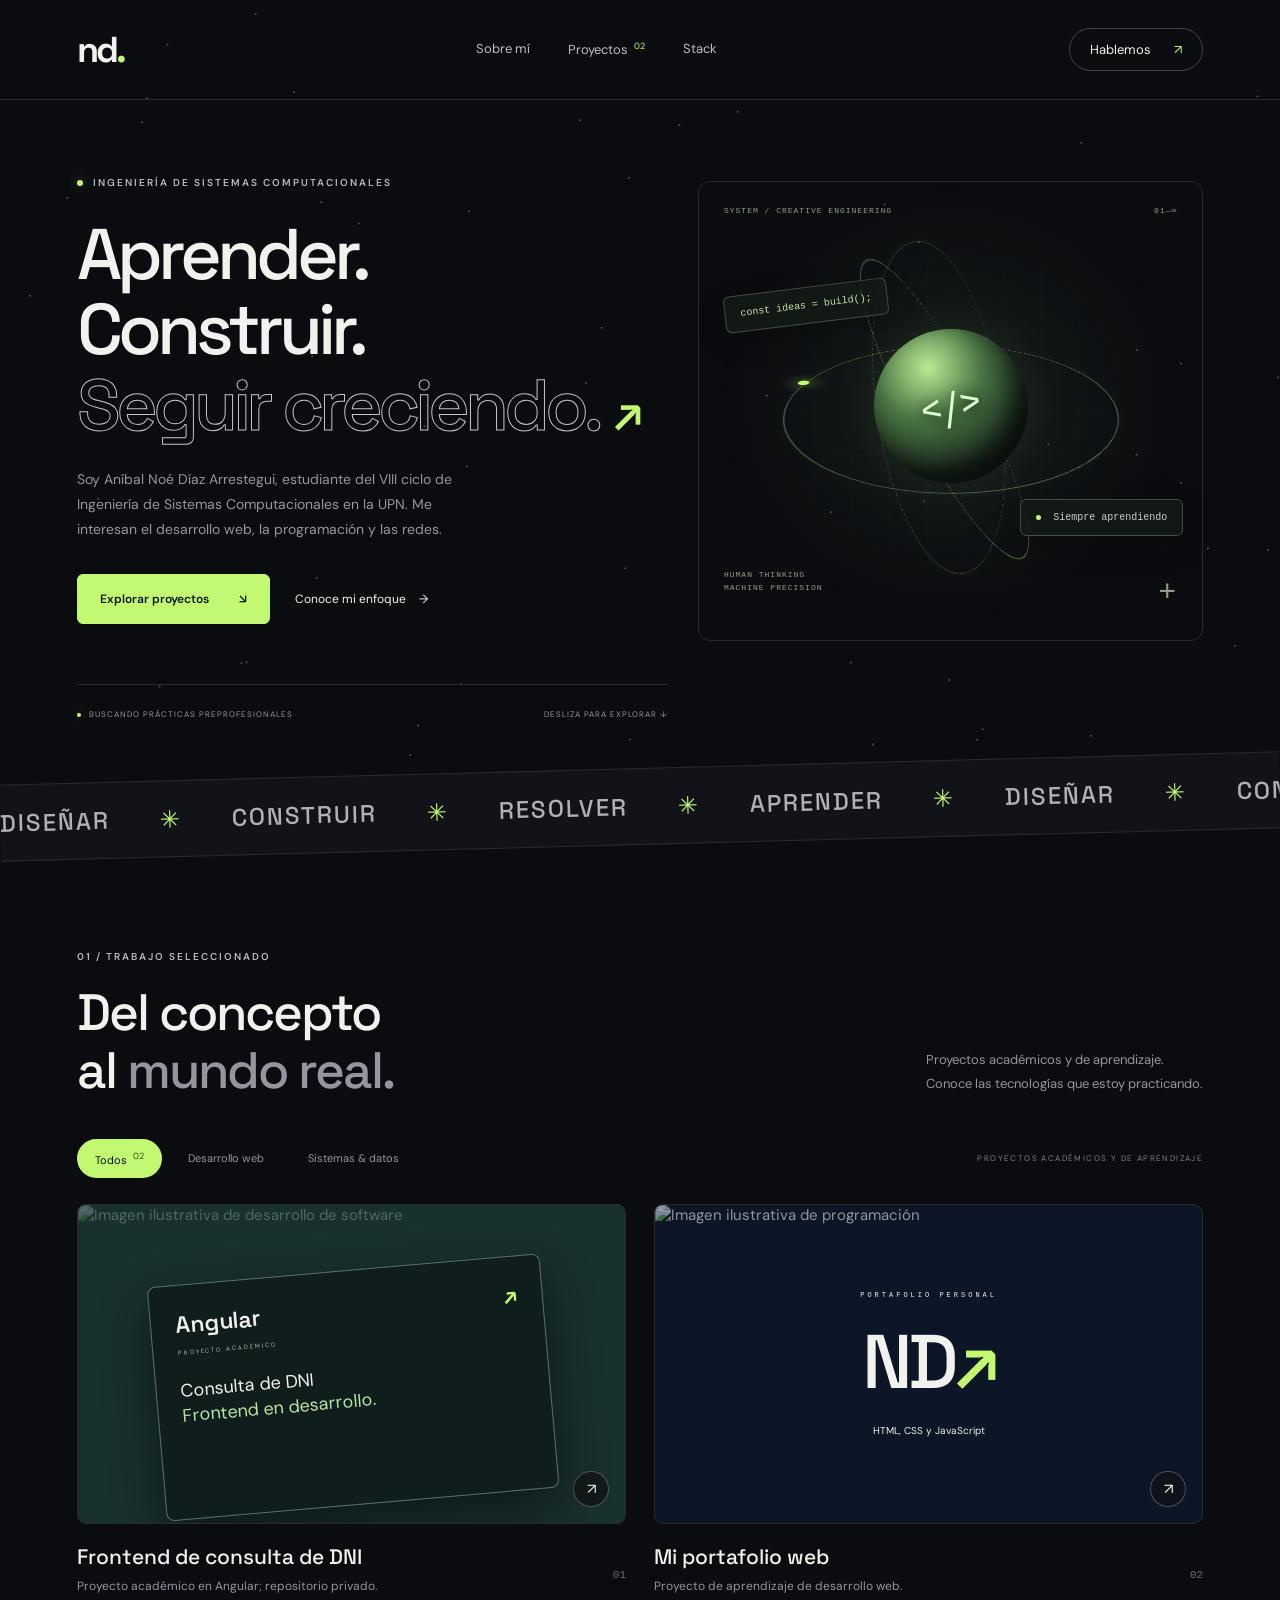
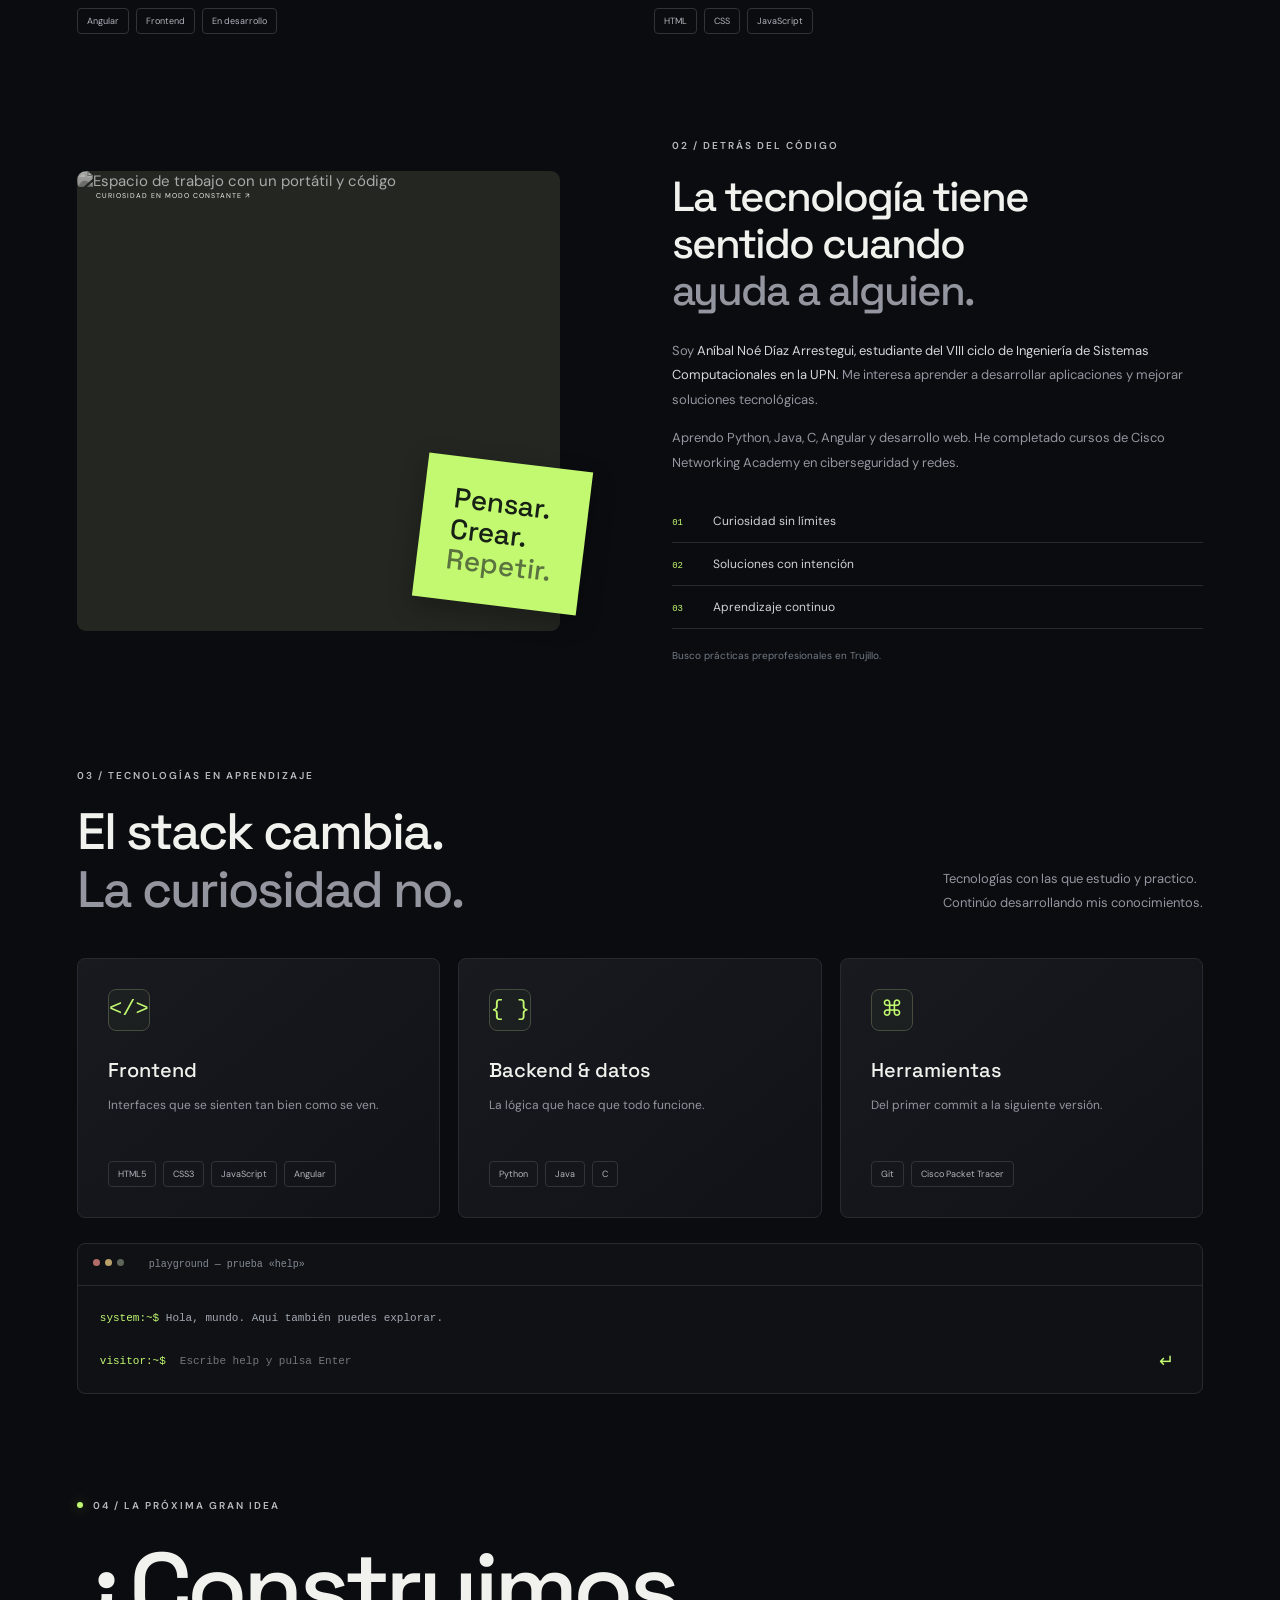
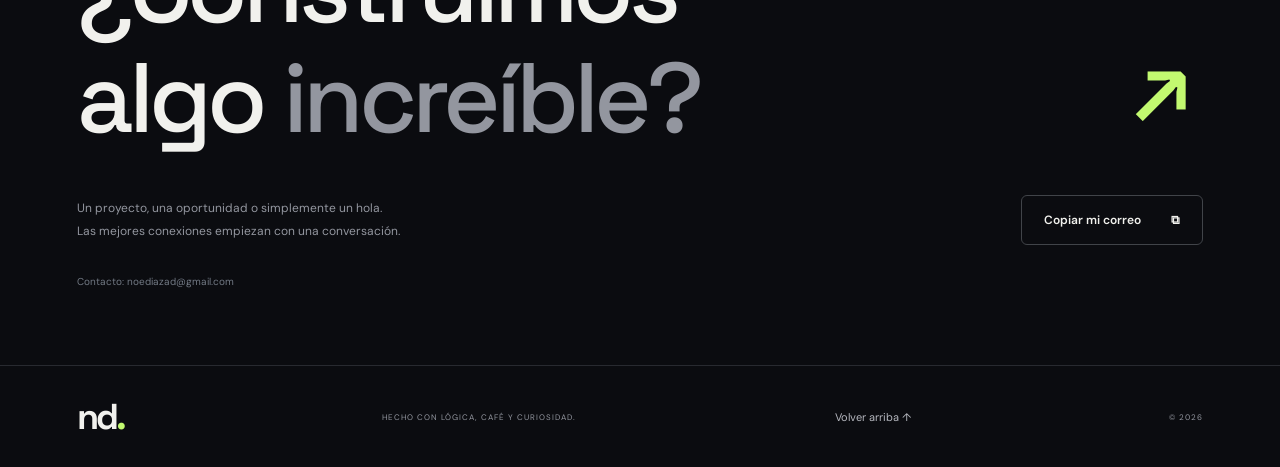
==== commit d217fbf7: "Fix project categories and correct portfolio messaging" ====
--- a/index.html
+++ b/index.html
@@ -6,15 +6,15 @@
 <canvas id="particles" aria-hidden="true"></canvas>
 <header><a class="logo" href="#inicio" aria-label="Inicio">nd<span>.</span></a><nav aria-label="Navegación principal"><a href="#sobre">Sobre mí</a><a href="#proyectos">Proyectos <sup>02</sup></a><a href="#stack">Stack</a></nav><a class="contact-nav" href="#contacto">Hablemos <span>↗</span></a></header>
 <main>
-<section id="inicio" class="hero"><div class="hero-copy"><div class="eyebrow"><span class="status-dot"></span> INGENIERÍA DE SISTEMAS COMPUTACIONALES</div><h1>Ideas claras.<br>Código sólido.<br><span class="outline">Impacto real.</span><span class="lime">↗</span></h1><p>Soy Aníbal Noé Díaz Arrestegui, estudiante del VIII ciclo de Ingeniería de Sistemas Computacionales en la UPN. Me interesan el desarrollo web, la programación y las redes.</p><div class="hero-actions"><a class="button primary" href="#proyectos">Explorar proyectos <span>↘</span></a><a class="text-link" href="#sobre">Conoce mi enfoque <span>→</span></a></div><div class="hero-foot"><span><i class="status-dot"></i> BUSCANDO PRÁCTICAS PREPROFESIONALES</span><span>DESLIZA PARA EXPLORAR ↓</span></div></div><div class="hero-art" aria-label="Ilustración interactiva de un sistema orbital"><div class="art-grid"></div><div class="art-label">SYSTEM / CREATIVE ENGINEERING <span>01—∞</span></div><div class="orbit orbit-one"></div><div class="orbit orbit-two"></div><div class="orbit orbit-three"></div><div class="core"><span>&lt;/&gt;</span></div><span class="float-tag tag-one">const ideas = build();</span><span class="float-tag tag-two"><i></i> Siempre aprendiendo</span><div class="art-bottom"><span>HUMAN THINKING<br>MACHINE PRECISION</span><span class="cross">+</span></div></div></section>
+<section id="inicio" class="hero"><div class="hero-copy"><div class="eyebrow"><span class="status-dot"></span> INGENIERÍA DE SISTEMAS COMPUTACIONALES</div><h1>Aprender.<br>Construir.<br><span class="outline">Seguir creciendo.</span><span class="lime">↗</span></h1><p>Soy Aníbal Noé Díaz Arrestegui, estudiante del VIII ciclo de Ingeniería de Sistemas Computacionales en la UPN. Me interesan el desarrollo web, la programación y las redes.</p><div class="hero-actions"><a class="button primary" href="#proyectos">Explorar proyectos <span>↘</span></a><a class="text-link" href="#sobre">Conoce mi enfoque <span>→</span></a></div><div class="hero-foot"><span><i class="status-dot"></i> BUSCANDO PRÁCTICAS PREPROFESIONALES</span><span>DESLIZA PARA EXPLORAR ↓</span></div></div><div class="hero-art" aria-label="Ilustración interactiva de un sistema orbital"><div class="art-grid"></div><div class="art-label">SYSTEM / CREATIVE ENGINEERING <span>01—∞</span></div><div class="orbit orbit-one"></div><div class="orbit orbit-two"></div><div class="orbit orbit-three"></div><div class="core"><span>&lt;/&gt;</span></div><span class="float-tag tag-one">const ideas = build();</span><span class="float-tag tag-two"><i></i> Siempre aprendiendo</span><div class="art-bottom"><span>HUMAN THINKING<br>MACHINE PRECISION</span><span class="cross">+</span></div></div></section>
 <div class="ticker" aria-hidden="true"><div>DISEÑAR <span>✳</span> CONSTRUIR <span>✳</span> RESOLVER <span>✳</span> APRENDER <span>✳</span> DISEÑAR <span>✳</span> CONSTRUIR <span>✳</span> RESOLVER <span>✳</span> APRENDER <span>✳</span></div></div>
-<section id="proyectos" class="section reveal"><div class="section-heading"><div><div class="eyebrow">01 / TRABAJO SELECCIONADO</div><h2>Del concepto<br>al <em>mundo real.</em></h2></div><p>Una selección de ideas hechas realidad.<br>Explora cómo pienso y cómo construyo.</p></div><div class="project-toolbar"><div class="filters" role="group" aria-label="Filtrar proyectos"><button class="active" data-filter="all" aria-pressed="true">Todos <sup>02</sup></button><button data-filter="web" aria-pressed="false">Desarrollo web</button><button data-filter="systems" aria-pressed="false">Sistemas & datos</button></div><span class="small-label">PROYECTOS ACADÉMICOS Y DE APRENDIZAJE</span></div><div class="projects">
-<button class="project-card" data-category="web" data-project="0"><div class="project-image image-one"><img src="https://images.unsplash.com/photo-1486406146926-c627a92ad1ab?auto=format&fit=crop&w=1000&q=80" alt="Imagen ilustrativa de desarrollo de software" loading="lazy"><div class="mock-dashboard"><span class="mock-brand">Angular<span>↗</span></span><small>PROYECTO ACADÉMICO</small><div class="mock-stat">Consulta de DNI<br><b>Frontend en desarrollo.</b></div></div><span class="project-open">↗</span></div><div class="project-meta"><div><h3>Frontend de consulta de DNI</h3><p>Proyecto académico en Angular; repositorio privado.</p></div><span>01</span></div><div class="tags"><span>Angular</span><span>Frontend</span><span>En desarrollo</span></div></button>
+<section id="proyectos" class="section reveal"><div class="section-heading"><div><div class="eyebrow">01 / TRABAJO SELECCIONADO</div><h2>Del concepto<br>al <em>mundo real.</em></h2></div><p>Proyectos académicos y de aprendizaje.<br>Conoce las tecnologías que estoy practicando.</p></div><div class="project-toolbar"><div class="filters" role="group" aria-label="Filtrar proyectos"><button class="active" data-filter="all" aria-pressed="true">Todos <sup>02</sup></button><button data-filter="web" aria-pressed="false">Desarrollo web</button><button data-filter="systems" aria-pressed="false">Sistemas & datos</button></div><span class="small-label">PROYECTOS ACADÉMICOS Y DE APRENDIZAJE</span></div><div class="projects">
+<button class="project-card" data-category="systems" data-project="0"><div class="project-image image-one"><img src="https://images.unsplash.com/photo-1486406146926-c627a92ad1ab?auto=format&fit=crop&w=1000&q=80" alt="Imagen ilustrativa de desarrollo de software" loading="lazy"><div class="mock-dashboard"><span class="mock-brand">Angular<span>↗</span></span><small>PROYECTO ACADÉMICO</small><div class="mock-stat">Consulta de DNI<br><b>Frontend en desarrollo.</b></div></div><span class="project-open">↗</span></div><div class="project-meta"><div><h3>Frontend de consulta de DNI</h3><p>Proyecto académico en Angular; repositorio privado.</p></div><span>01</span></div><div class="tags"><span>Angular</span><span>Frontend</span><span>En desarrollo</span></div></button>
 <button class="project-card" data-category="web" data-project="1"><div class="project-image image-two"><img src="https://images.unsplash.com/photo-1498050108023-c5249f4df085?auto=format&fit=crop&w=1000&q=80" alt="Imagen ilustrativa de programación" loading="lazy"><div class="image-title"><small>PORTAFOLIO PERSONAL</small><strong>ND<span>↗</span></strong><span>HTML, CSS y JavaScript</span></div><span class="project-open">↗</span></div><div class="project-meta"><div><h3>Mi portafolio web</h3><p>Proyecto de aprendizaje de desarrollo web.</p></div><span>02</span></div><div class="tags"><span>HTML</span><span>CSS</span><span>JavaScript</span></div></button>
 </div></section>
 <section id="sobre" class="section about reveal"><div class="about-visual"><img src="https://images.unsplash.com/photo-1498050108023-c5249f4df085?auto=format&fit=crop&w=900&q=80" alt="Espacio de trabajo con un portátil y código" loading="lazy"><span class="photo-label">CURIOSIDAD EN MODO CONSTANTE ↗</span><div class="about-sticker">Pensar.<br>Crear.<br><em>Repetir.</em></div></div><div class="about-copy"><div class="eyebrow">02 / DETRÁS DEL CÓDIGO</div><h2>La tecnología tiene<br>sentido cuando<br><em>ayuda a alguien.</em></h2><p>Soy <strong>Aníbal Noé Díaz Arrestegui, estudiante del VIII ciclo de Ingeniería de Sistemas Computacionales en la UPN.</strong> Me interesa aprender a desarrollar aplicaciones y mejorar soluciones tecnológicas.</p><p>Aprendo Python, Java, C, Angular y desarrollo web. He completado cursos de Cisco Networking Academy en ciberseguridad y redes.</p><div class="about-values"><span>01 <b>Curiosidad sin límites</b></span><span>02 <b>Soluciones con intención</b></span><span>03 <b>Aprendizaje continuo</b></span></div><small class="demo-note">Busco prácticas preprofesionales en Trujillo.</small></div></section>
-<section id="stack" class="section reveal"><div class="section-heading"><div><div class="eyebrow">03 / CAJA DE HERRAMIENTAS</div><h2>El stack cambia.<br><em>La curiosidad no.</em></h2></div><p>Herramientas para cada reto.<br>Pasa el cursor y explora.</p></div><div class="stack-grid"><article><span class="stack-icon">&lt;/&gt;</span><h3>Frontend</h3><p>Interfaces que se sienten tan bien como se ven.</p><div class="tags"><span>HTML5</span><span>CSS3</span><span>JavaScript</span><span>Angular</span></div></article><article><span class="stack-icon">{ }</span><h3>Backend & datos</h3><p>La lógica que hace que todo funcione.</p><div class="tags"><span>Python</span><span>Java</span><span>C</span></div></article><article><span class="stack-icon">⌘</span><h3>Herramientas</h3><p>Del primer commit a la siguiente versión.</p><div class="tags"><span>Git</span><span>Cisco Packet Tracer</span></div></article></div><div class="terminal"><div class="terminal-head"><span><i></i><i></i><i></i></span> playground — prueba «help»</div><div id="terminal-output" aria-live="polite"><p><span>system:~$</span> Hola, mundo. Aquí también puedes explorar.</p></div><form id="terminal-form"><label for="command">visitor:~$</label><input id="command" autocomplete="off" spellcheck="false" placeholder="Escribe help y pulsa Enter" aria-label="Comando de terminal"><button type="submit" aria-label="Ejecutar comando">↵</button></form></div></section>
+<section id="stack" class="section reveal"><div class="section-heading"><div><div class="eyebrow">03 / TECNOLOGÍAS EN APRENDIZAJE</div><h2>El stack cambia.<br><em>La curiosidad no.</em></h2></div><p>Tecnologías con las que estudio y practico.<br>Continúo desarrollando mis conocimientos.</p></div><div class="stack-grid"><article><span class="stack-icon">&lt;/&gt;</span><h3>Frontend</h3><p>Interfaces que se sienten tan bien como se ven.</p><div class="tags"><span>HTML5</span><span>CSS3</span><span>JavaScript</span><span>Angular</span></div></article><article><span class="stack-icon">{ }</span><h3>Backend & datos</h3><p>La lógica que hace que todo funcione.</p><div class="tags"><span>Python</span><span>Java</span><span>C</span></div></article><article><span class="stack-icon">⌘</span><h3>Herramientas</h3><p>Del primer commit a la siguiente versión.</p><div class="tags"><span>Git</span><span>Cisco Packet Tracer</span></div></article></div><div class="terminal"><div class="terminal-head"><span><i></i><i></i><i></i></span> playground — prueba «help»</div><div id="terminal-output" aria-live="polite"><p><span>system:~$</span> Hola, mundo. Aquí también puedes explorar.</p></div><form id="terminal-form"><label for="command">visitor:~$</label><input id="command" autocomplete="off" spellcheck="false" placeholder="Escribe help y pulsa Enter" aria-label="Comando de terminal"><button type="submit" aria-label="Ejecutar comando">↵</button></form></div></section>
 <section id="contacto" class="section contact reveal"><div class="eyebrow"><span class="status-dot"></span> 04 / LA PRÓXIMA GRAN IDEA</div><h2>¿Construimos<br>algo <em>increíble?</em><a href="mailto:noediazad@gmail.com" aria-label="Enviar correo de ejemplo">↗</a></h2><div class="contact-bottom"><p>Un proyecto, una oportunidad o simplemente un hola.<br>Las mejores conexiones empiezan con una conversación.</p><button id="copy-email" class="button">Copiar mi correo <span>⧉</span></button></div><small class="demo-note">Contacto: noediazad@gmail.com</small></section>
 </main><footer><a class="logo" href="#inicio">nd<span>.</span></a><span>HECHO CON LÓGICA, CAFÉ Y CURIOSIDAD.</span><a href="#inicio">Volver arriba ↑</a><span>© <span id="year"></span></span></footer>
-<dialog id="project-dialog"><button class="close-dialog" aria-label="Cerrar detalles">×</button><div class="eyebrow">EXPLORACIÓN / PROYECTO CONCEPTUAL</div><h2 id="dialog-title"></h2><p id="dialog-description"></p><h3>El enfoque</h3><p id="dialog-approach"></p><div id="dialog-tags" class="tags"></div><p class="demo-note">Imágenes ilustrativas; el proyecto Angular está en un repositorio privado.</p><button class="button primary close-action">Seguir explorando ↗</button></dialog><div id="toast" role="status"></div>
+<dialog id="project-dialog"><button class="close-dialog" aria-label="Cerrar detalles">×</button><div class="eyebrow">EXPLORACIÓN / PROYECTO</div><h2 id="dialog-title"></h2><p id="dialog-description"></p><h3>El enfoque</h3><p id="dialog-approach"></p><div id="dialog-tags" class="tags"></div><p class="demo-note">Imágenes ilustrativas; el proyecto Angular está en un repositorio privado.</p><button class="button primary close-action">Seguir explorando ↗</button></dialog><div id="toast" role="status"></div>
 </body></html>
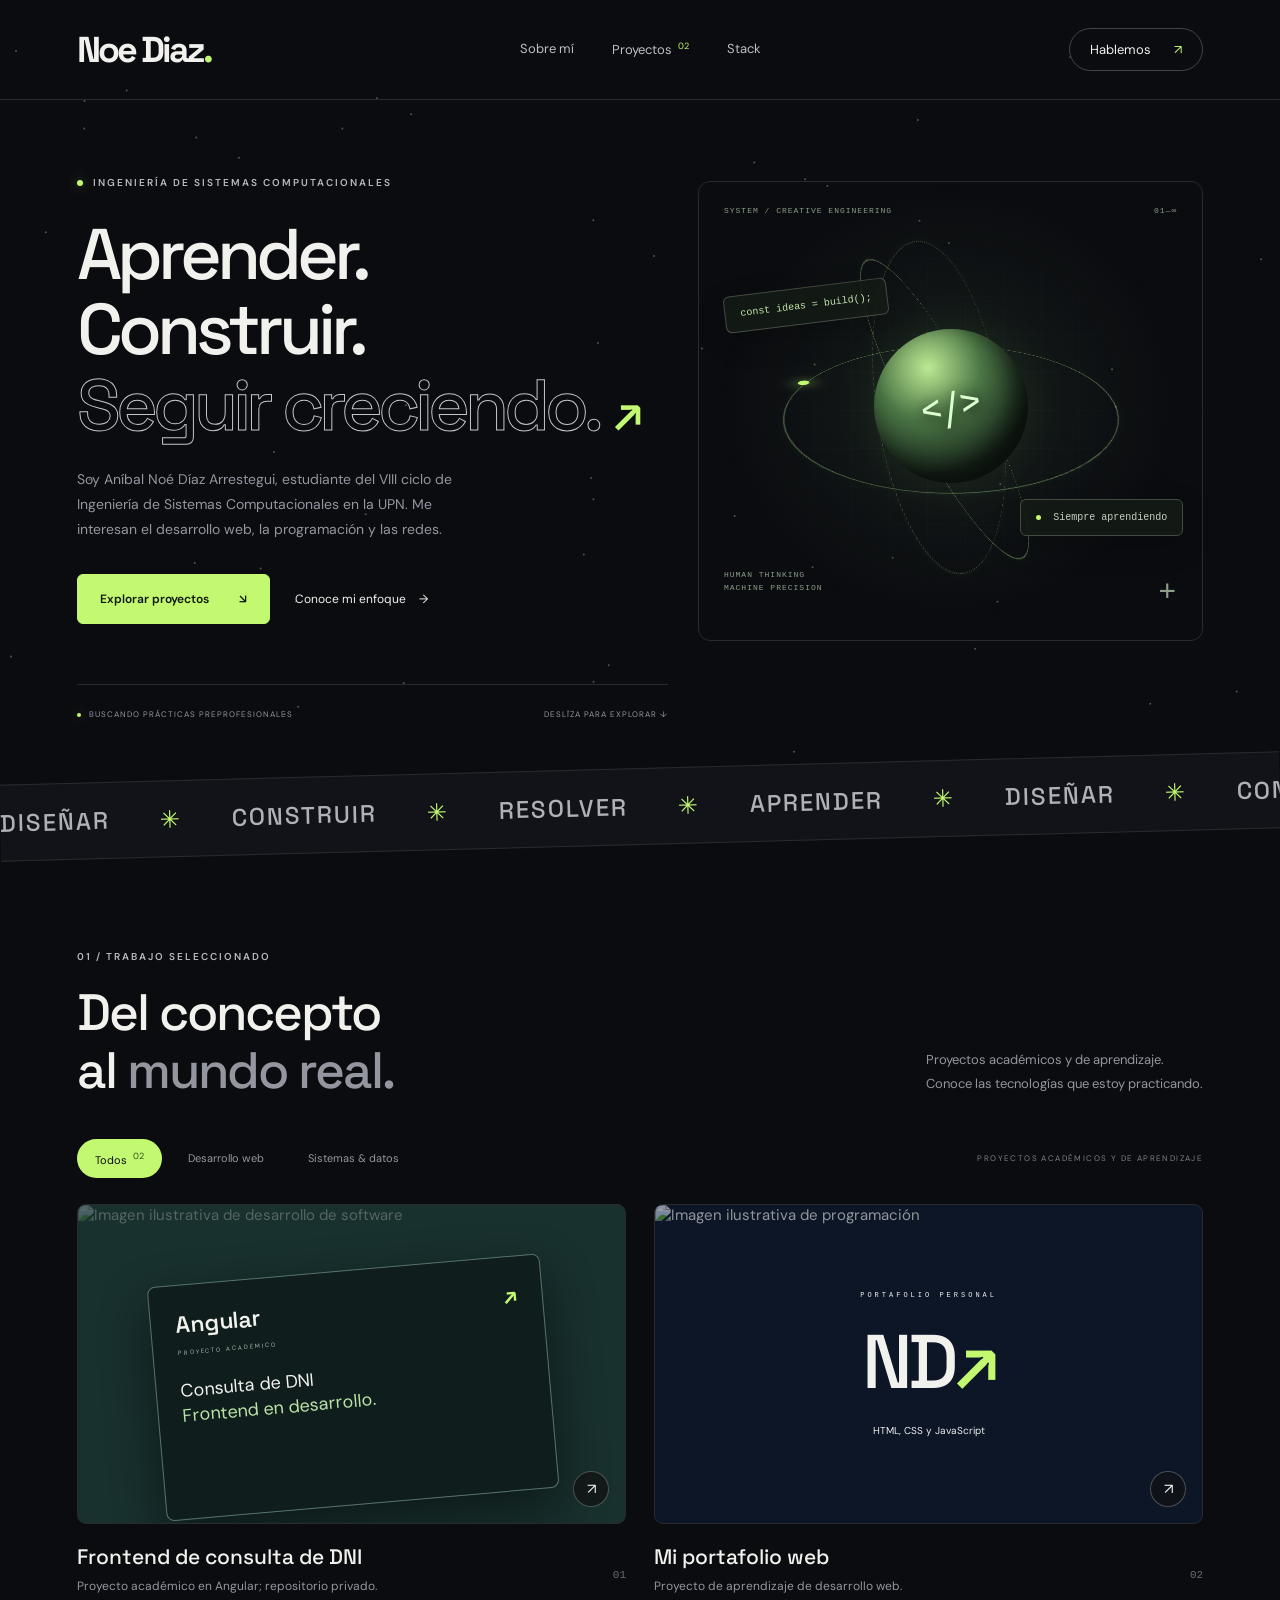
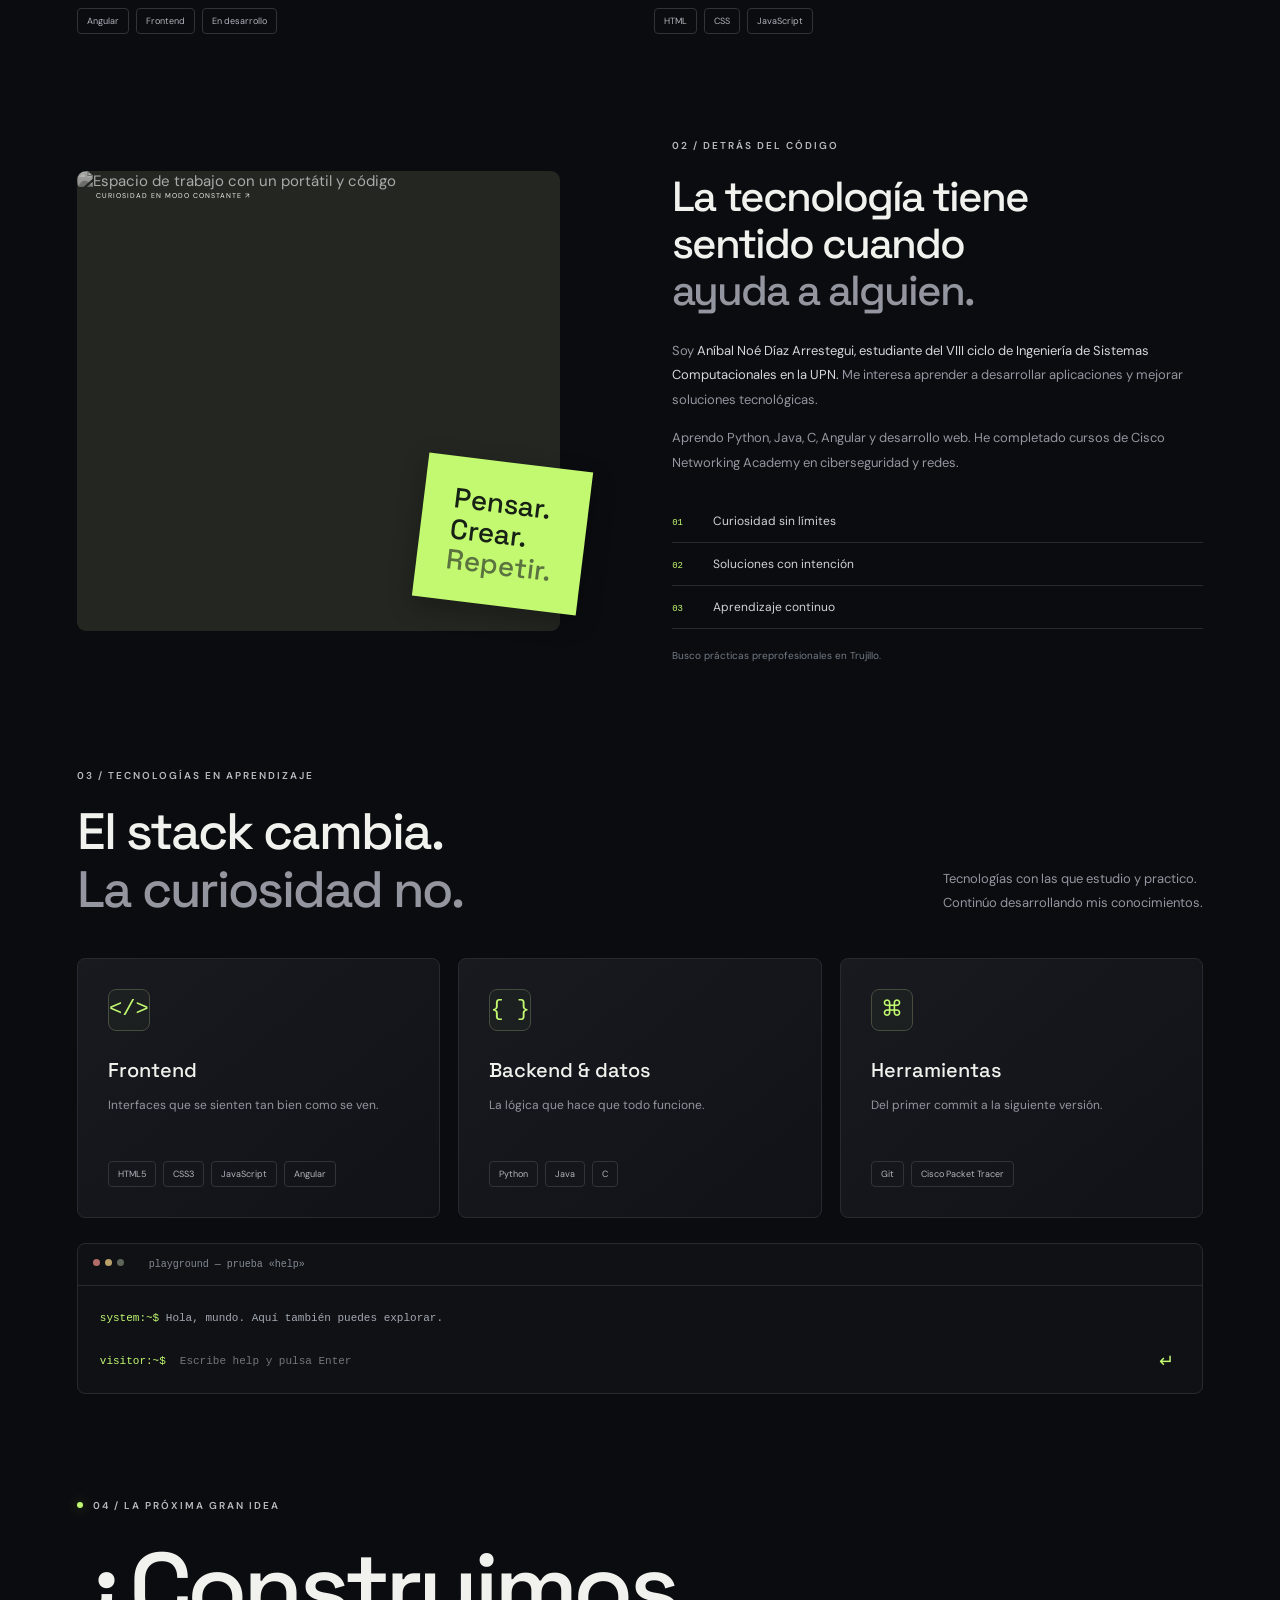
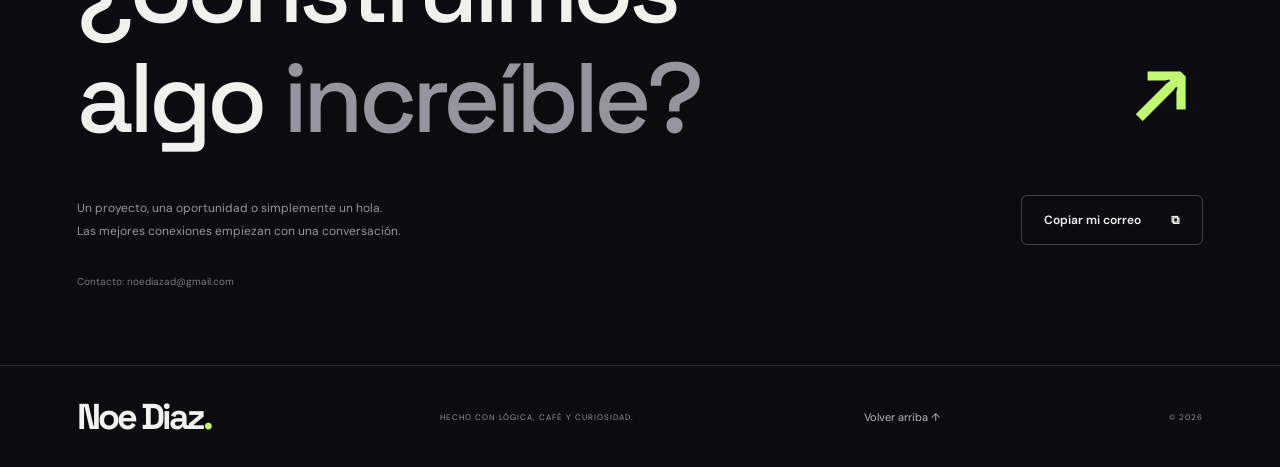
==== commit e06f70c6: "Update portfolio logo to Noe Diaz" ====
--- a/index.html
+++ b/index.html
@@ -4,7 +4,7 @@
 <body>
 <div class="loader" aria-hidden="true"><span>ND<span class="lime">.</span></span><div class="load-track"><i></i></div><small>INICIALIZANDO IDEAS</small></div>
 <canvas id="particles" aria-hidden="true"></canvas>
-<header><a class="logo" href="#inicio" aria-label="Inicio">nd<span>.</span></a><nav aria-label="Navegación principal"><a href="#sobre">Sobre mí</a><a href="#proyectos">Proyectos <sup>02</sup></a><a href="#stack">Stack</a></nav><a class="contact-nav" href="#contacto">Hablemos <span>↗</span></a></header>
+<header><a class="logo" href="#inicio" aria-label="Inicio">Noe Diaz<span>.</span></a><nav aria-label="Navegación principal"><a href="#sobre">Sobre mí</a><a href="#proyectos">Proyectos <sup>02</sup></a><a href="#stack">Stack</a></nav><a class="contact-nav" href="#contacto">Hablemos <span>↗</span></a></header>
 <main>
 <section id="inicio" class="hero"><div class="hero-copy"><div class="eyebrow"><span class="status-dot"></span> INGENIERÍA DE SISTEMAS COMPUTACIONALES</div><h1>Aprender.<br>Construir.<br><span class="outline">Seguir creciendo.</span><span class="lime">↗</span></h1><p>Soy Aníbal Noé Díaz Arrestegui, estudiante del VIII ciclo de Ingeniería de Sistemas Computacionales en la UPN. Me interesan el desarrollo web, la programación y las redes.</p><div class="hero-actions"><a class="button primary" href="#proyectos">Explorar proyectos <span>↘</span></a><a class="text-link" href="#sobre">Conoce mi enfoque <span>→</span></a></div><div class="hero-foot"><span><i class="status-dot"></i> BUSCANDO PRÁCTICAS PREPROFESIONALES</span><span>DESLIZA PARA EXPLORAR ↓</span></div></div><div class="hero-art" aria-label="Ilustración interactiva de un sistema orbital"><div class="art-grid"></div><div class="art-label">SYSTEM / CREATIVE ENGINEERING <span>01—∞</span></div><div class="orbit orbit-one"></div><div class="orbit orbit-two"></div><div class="orbit orbit-three"></div><div class="core"><span>&lt;/&gt;</span></div><span class="float-tag tag-one">const ideas = build();</span><span class="float-tag tag-two"><i></i> Siempre aprendiendo</span><div class="art-bottom"><span>HUMAN THINKING<br>MACHINE PRECISION</span><span class="cross">+</span></div></div></section>
 <div class="ticker" aria-hidden="true"><div>DISEÑAR <span>✳</span> CONSTRUIR <span>✳</span> RESOLVER <span>✳</span> APRENDER <span>✳</span> DISEÑAR <span>✳</span> CONSTRUIR <span>✳</span> RESOLVER <span>✳</span> APRENDER <span>✳</span></div></div>
@@ -15,6 +15,6 @@
 <section id="sobre" class="section about reveal"><div class="about-visual"><img src="https://images.unsplash.com/photo-1498050108023-c5249f4df085?auto=format&fit=crop&w=900&q=80" alt="Espacio de trabajo con un portátil y código" loading="lazy"><span class="photo-label">CURIOSIDAD EN MODO CONSTANTE ↗</span><div class="about-sticker">Pensar.<br>Crear.<br><em>Repetir.</em></div></div><div class="about-copy"><div class="eyebrow">02 / DETRÁS DEL CÓDIGO</div><h2>La tecnología tiene<br>sentido cuando<br><em>ayuda a alguien.</em></h2><p>Soy <strong>Aníbal Noé Díaz Arrestegui, estudiante del VIII ciclo de Ingeniería de Sistemas Computacionales en la UPN.</strong> Me interesa aprender a desarrollar aplicaciones y mejorar soluciones tecnológicas.</p><p>Aprendo Python, Java, C, Angular y desarrollo web. He completado cursos de Cisco Networking Academy en ciberseguridad y redes.</p><div class="about-values"><span>01 <b>Curiosidad sin límites</b></span><span>02 <b>Soluciones con intención</b></span><span>03 <b>Aprendizaje continuo</b></span></div><small class="demo-note">Busco prácticas preprofesionales en Trujillo.</small></div></section>
 <section id="stack" class="section reveal"><div class="section-heading"><div><div class="eyebrow">03 / TECNOLOGÍAS EN APRENDIZAJE</div><h2>El stack cambia.<br><em>La curiosidad no.</em></h2></div><p>Tecnologías con las que estudio y practico.<br>Continúo desarrollando mis conocimientos.</p></div><div class="stack-grid"><article><span class="stack-icon">&lt;/&gt;</span><h3>Frontend</h3><p>Interfaces que se sienten tan bien como se ven.</p><div class="tags"><span>HTML5</span><span>CSS3</span><span>JavaScript</span><span>Angular</span></div></article><article><span class="stack-icon">{ }</span><h3>Backend & datos</h3><p>La lógica que hace que todo funcione.</p><div class="tags"><span>Python</span><span>Java</span><span>C</span></div></article><article><span class="stack-icon">⌘</span><h3>Herramientas</h3><p>Del primer commit a la siguiente versión.</p><div class="tags"><span>Git</span><span>Cisco Packet Tracer</span></div></article></div><div class="terminal"><div class="terminal-head"><span><i></i><i></i><i></i></span> playground — prueba «help»</div><div id="terminal-output" aria-live="polite"><p><span>system:~$</span> Hola, mundo. Aquí también puedes explorar.</p></div><form id="terminal-form"><label for="command">visitor:~$</label><input id="command" autocomplete="off" spellcheck="false" placeholder="Escribe help y pulsa Enter" aria-label="Comando de terminal"><button type="submit" aria-label="Ejecutar comando">↵</button></form></div></section>
 <section id="contacto" class="section contact reveal"><div class="eyebrow"><span class="status-dot"></span> 04 / LA PRÓXIMA GRAN IDEA</div><h2>¿Construimos<br>algo <em>increíble?</em><a href="mailto:noediazad@gmail.com" aria-label="Enviar correo de ejemplo">↗</a></h2><div class="contact-bottom"><p>Un proyecto, una oportunidad o simplemente un hola.<br>Las mejores conexiones empiezan con una conversación.</p><button id="copy-email" class="button">Copiar mi correo <span>⧉</span></button></div><small class="demo-note">Contacto: noediazad@gmail.com</small></section>
-</main><footer><a class="logo" href="#inicio">nd<span>.</span></a><span>HECHO CON LÓGICA, CAFÉ Y CURIOSIDAD.</span><a href="#inicio">Volver arriba ↑</a><span>© <span id="year"></span></span></footer>
+</main><footer><a class="logo" href="#inicio">Noe Diaz<span>.</span></a><span>HECHO CON LÓGICA, CAFÉ Y CURIOSIDAD.</span><a href="#inicio">Volver arriba ↑</a><span>© <span id="year"></span></span></footer>
 <dialog id="project-dialog"><button class="close-dialog" aria-label="Cerrar detalles">×</button><div class="eyebrow">EXPLORACIÓN / PROYECTO</div><h2 id="dialog-title"></h2><p id="dialog-description"></p><h3>El enfoque</h3><p id="dialog-approach"></p><div id="dialog-tags" class="tags"></div><p class="demo-note">Imágenes ilustrativas; el proyecto Angular está en un repositorio privado.</p><button class="button primary close-action">Seguir explorando ↗</button></dialog><div id="toast" role="status"></div>
 </body></html>
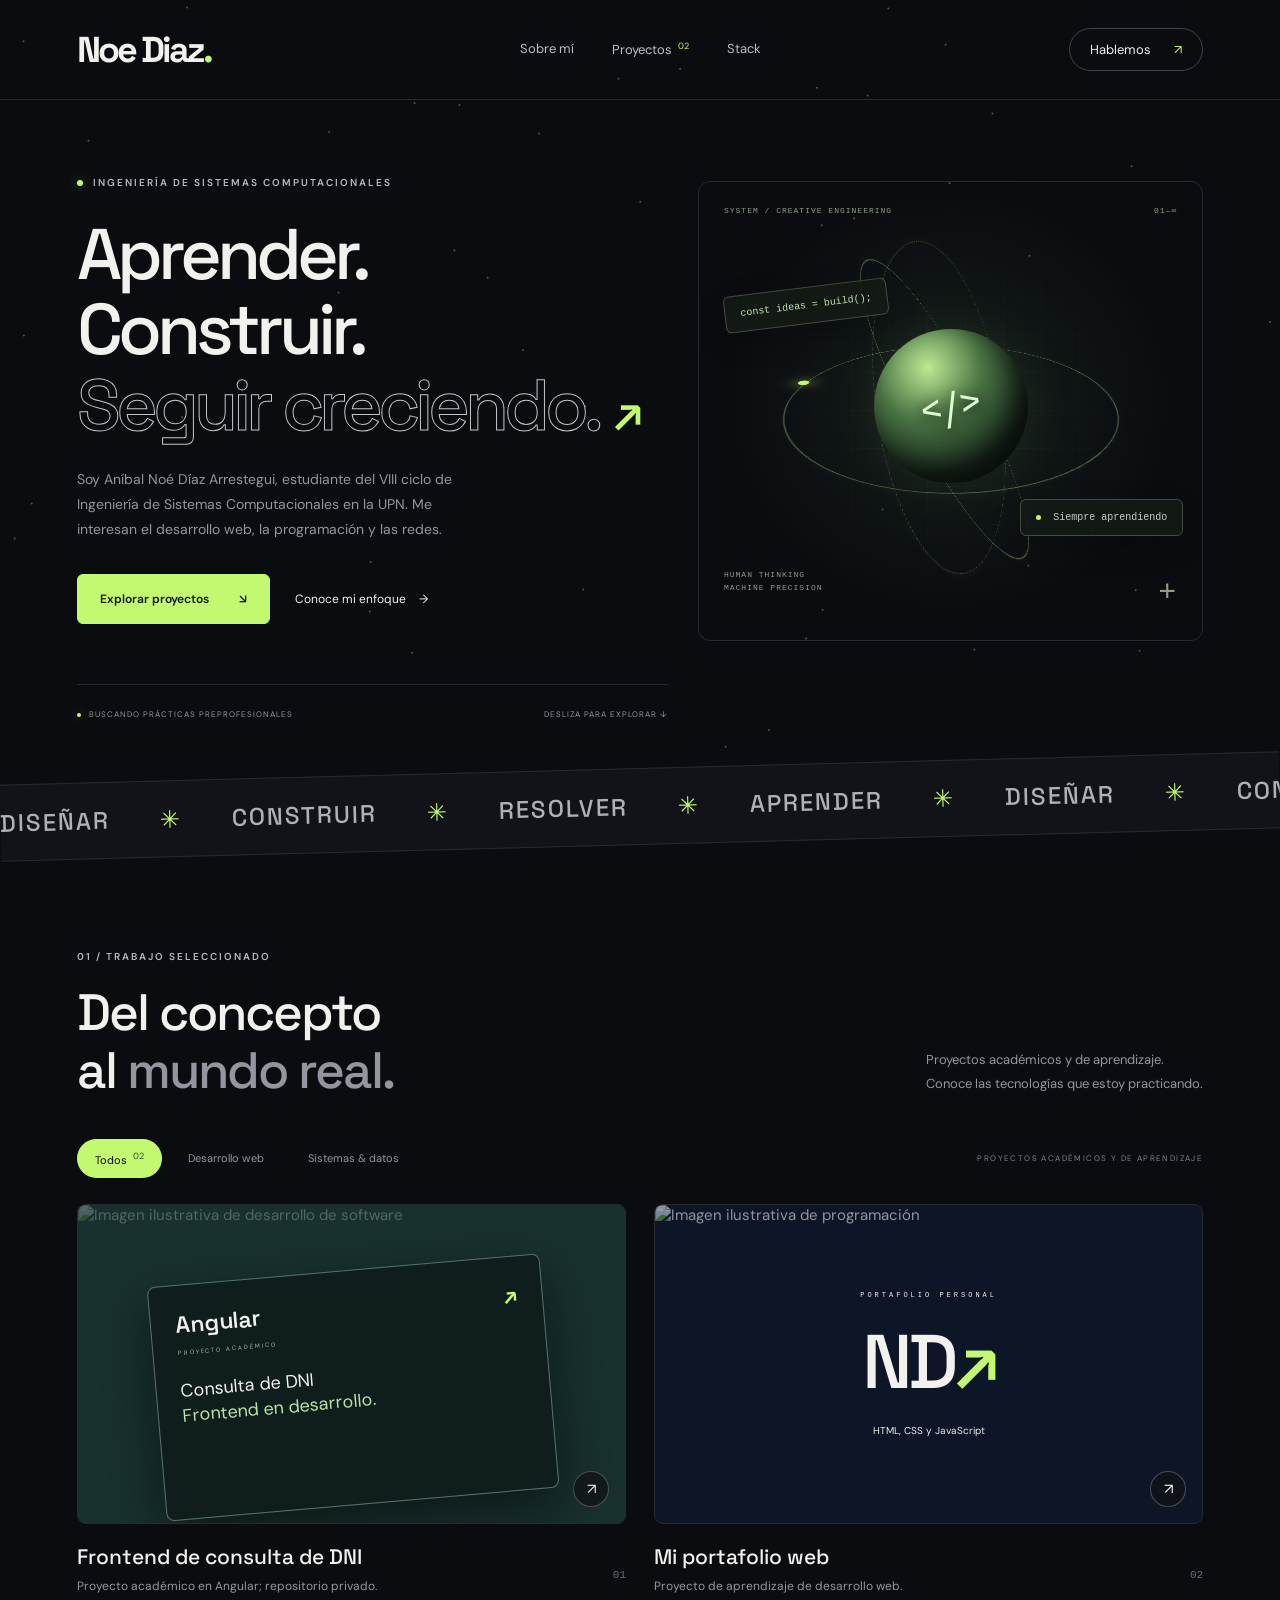
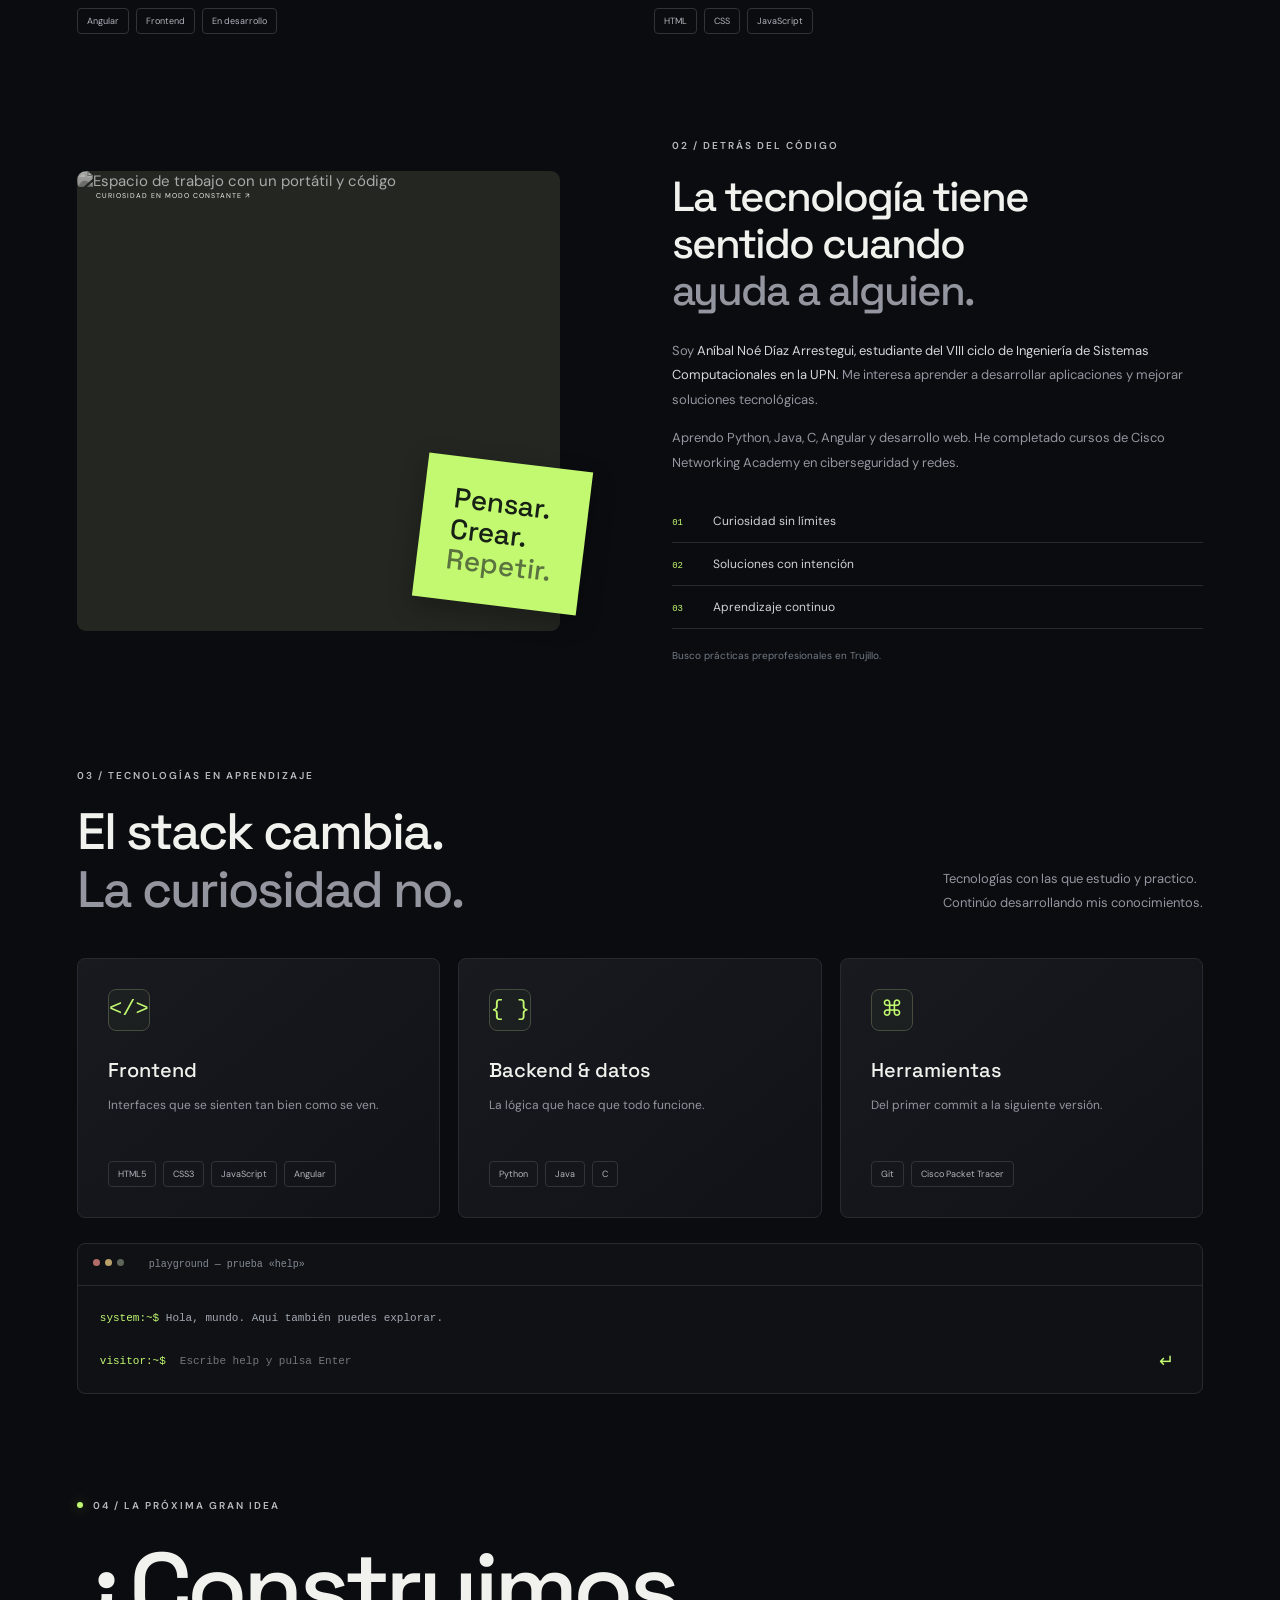
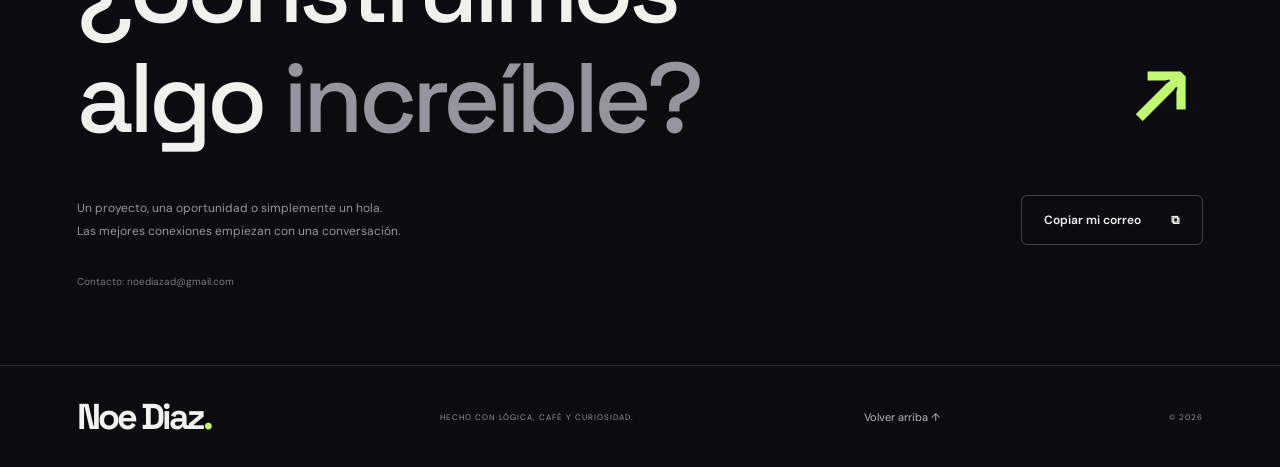
==== commit d5c7c673: "Add project repository link in project detail dialog" ====
--- a/index.html
+++ b/index.html
@@ -16,5 +16,5 @@
 <section id="stack" class="section reveal"><div class="section-heading"><div><div class="eyebrow">03 / TECNOLOGÍAS EN APRENDIZAJE</div><h2>El stack cambia.<br><em>La curiosidad no.</em></h2></div><p>Tecnologías con las que estudio y practico.<br>Continúo desarrollando mis conocimientos.</p></div><div class="stack-grid"><article><span class="stack-icon">&lt;/&gt;</span><h3>Frontend</h3><p>Interfaces que se sienten tan bien como se ven.</p><div class="tags"><span>HTML5</span><span>CSS3</span><span>JavaScript</span><span>Angular</span></div></article><article><span class="stack-icon">{ }</span><h3>Backend & datos</h3><p>La lógica que hace que todo funcione.</p><div class="tags"><span>Python</span><span>Java</span><span>C</span></div></article><article><span class="stack-icon">⌘</span><h3>Herramientas</h3><p>Del primer commit a la siguiente versión.</p><div class="tags"><span>Git</span><span>Cisco Packet Tracer</span></div></article></div><div class="terminal"><div class="terminal-head"><span><i></i><i></i><i></i></span> playground — prueba «help»</div><div id="terminal-output" aria-live="polite"><p><span>system:~$</span> Hola, mundo. Aquí también puedes explorar.</p></div><form id="terminal-form"><label for="command">visitor:~$</label><input id="command" autocomplete="off" spellcheck="false" placeholder="Escribe help y pulsa Enter" aria-label="Comando de terminal"><button type="submit" aria-label="Ejecutar comando">↵</button></form></div></section>
 <section id="contacto" class="section contact reveal"><div class="eyebrow"><span class="status-dot"></span> 04 / LA PRÓXIMA GRAN IDEA</div><h2>¿Construimos<br>algo <em>increíble?</em><a href="mailto:noediazad@gmail.com" aria-label="Enviar correo de ejemplo">↗</a></h2><div class="contact-bottom"><p>Un proyecto, una oportunidad o simplemente un hola.<br>Las mejores conexiones empiezan con una conversación.</p><button id="copy-email" class="button">Copiar mi correo <span>⧉</span></button></div><small class="demo-note">Contacto: noediazad@gmail.com</small></section>
 </main><footer><a class="logo" href="#inicio">Noe Diaz<span>.</span></a><span>HECHO CON LÓGICA, CAFÉ Y CURIOSIDAD.</span><a href="#inicio">Volver arriba ↑</a><span>© <span id="year"></span></span></footer>
-<dialog id="project-dialog"><button class="close-dialog" aria-label="Cerrar detalles">×</button><div class="eyebrow">EXPLORACIÓN / PROYECTO</div><h2 id="dialog-title"></h2><p id="dialog-description"></p><h3>El enfoque</h3><p id="dialog-approach"></p><div id="dialog-tags" class="tags"></div><p class="demo-note">Imágenes ilustrativas; el proyecto Angular está en un repositorio privado.</p><button class="button primary close-action">Seguir explorando ↗</button></dialog><div id="toast" role="status"></div>
+<dialog id="project-dialog"><button class="close-dialog" aria-label="Cerrar detalles">×</button><div class="eyebrow">EXPLORACIÓN / PROYECTO</div><h2 id="dialog-title"></h2><p id="dialog-description"></p><h3>El enfoque</h3><p id="dialog-approach"></p><div id="dialog-tags" class="tags"></div><p class="demo-note">Imágenes ilustrativas; el proyecto Angular está en un repositorio privado.</p><a id="project-link" class="button primary" href="https://github.com/NoeDiazX/PORFOLIO" target="_blank" rel="noopener noreferrer" hidden>Ver proyecto en GitHub ↗</a><button class="button close-action">Seguir explorando ↗</button></dialog><div id="toast" role="status"></div>
 </body></html>
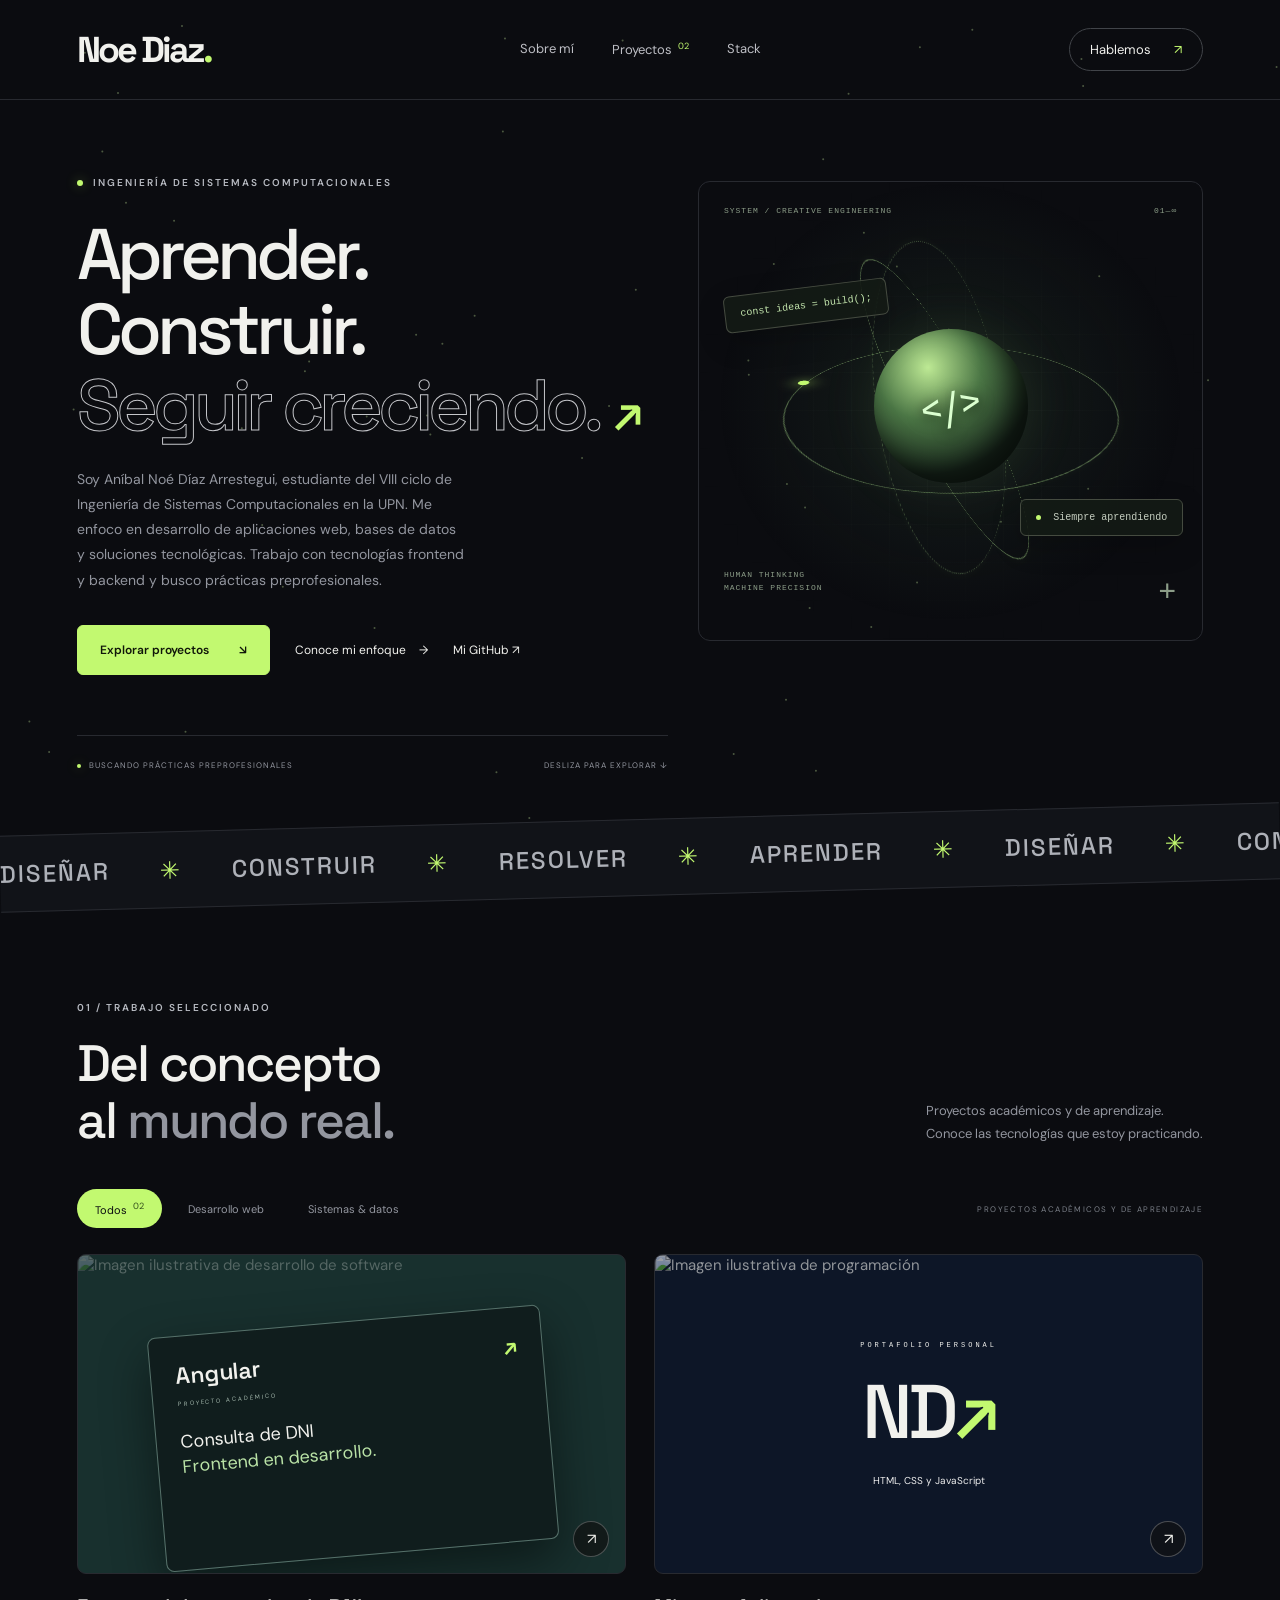
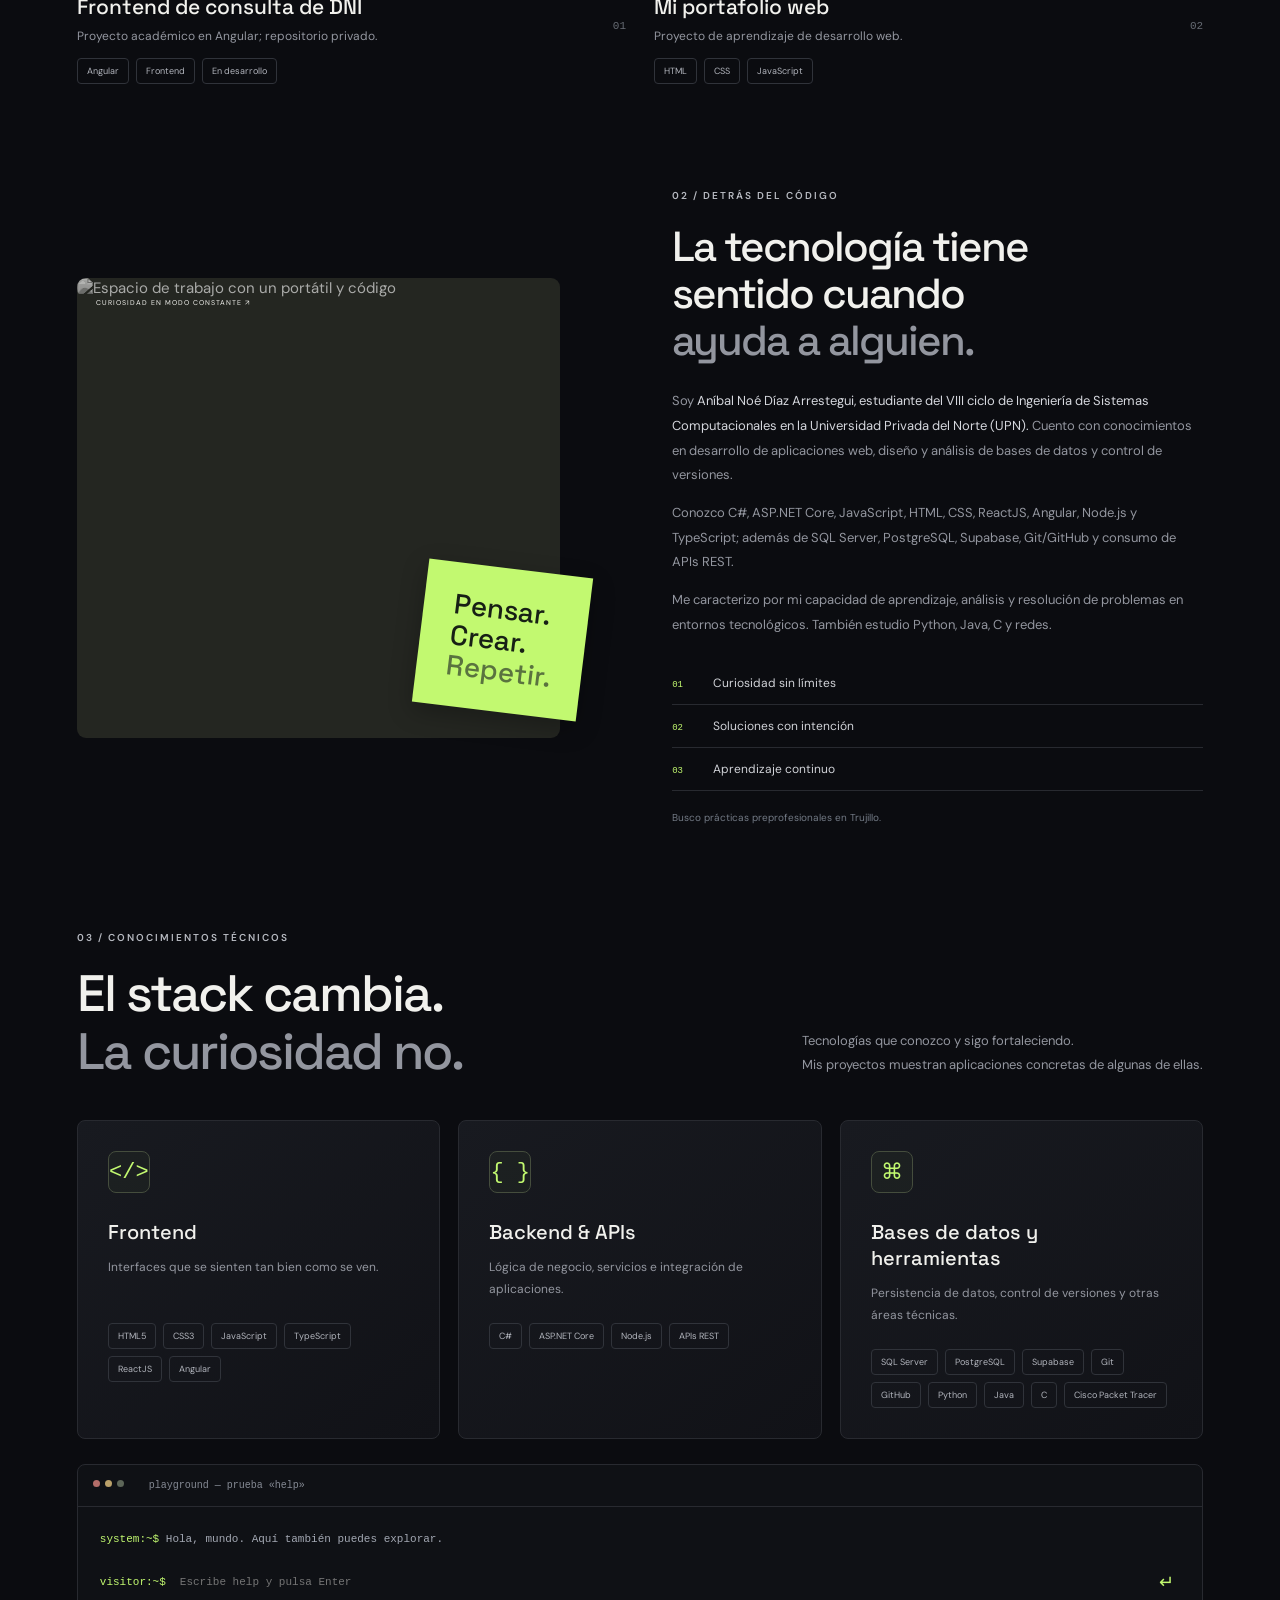
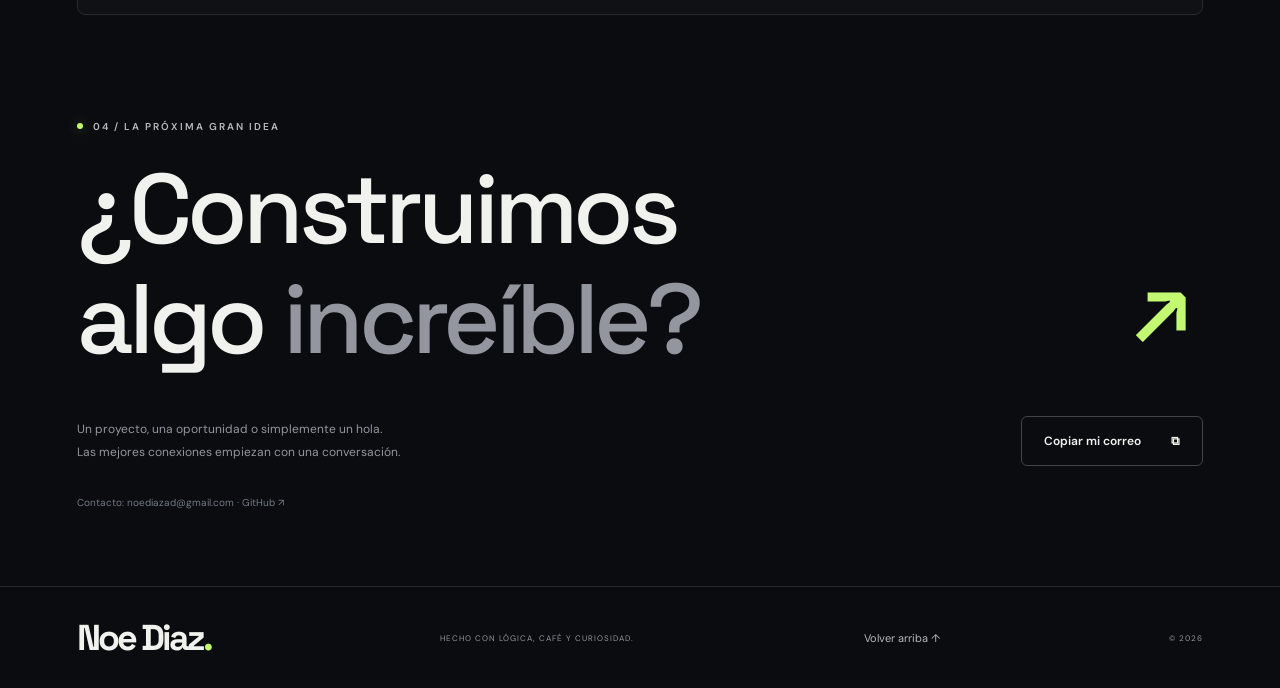
==== commit 1dc443ff: "Actualiza perfil profesional y stack del portafolio" ====
--- a/index.html
+++ b/index.html
@@ -6,15 +6,15 @@
 <canvas id="particles" aria-hidden="true"></canvas>
 <header><a class="logo" href="#inicio" aria-label="Inicio">Noe Diaz<span>.</span></a><nav aria-label="Navegación principal"><a href="#sobre">Sobre mí</a><a href="#proyectos">Proyectos <sup>02</sup></a><a href="#stack">Stack</a></nav><a class="contact-nav" href="#contacto">Hablemos <span>↗</span></a></header>
 <main>
-<section id="inicio" class="hero"><div class="hero-copy"><div class="eyebrow"><span class="status-dot"></span> INGENIERÍA DE SISTEMAS COMPUTACIONALES</div><h1>Aprender.<br>Construir.<br><span class="outline">Seguir creciendo.</span><span class="lime">↗</span></h1><p>Soy Aníbal Noé Díaz Arrestegui, estudiante del VIII ciclo de Ingeniería de Sistemas Computacionales en la UPN. Me interesan el desarrollo web, la programación y las redes.</p><div class="hero-actions"><a class="button primary" href="#proyectos">Explorar proyectos <span>↘</span></a><a class="text-link" href="#sobre">Conoce mi enfoque <span>→</span></a></div><div class="hero-foot"><span><i class="status-dot"></i> BUSCANDO PRÁCTICAS PREPROFESIONALES</span><span>DESLIZA PARA EXPLORAR ↓</span></div></div><div class="hero-art" aria-label="Ilustración interactiva de un sistema orbital"><div class="art-grid"></div><div class="art-label">SYSTEM / CREATIVE ENGINEERING <span>01—∞</span></div><div class="orbit orbit-one"></div><div class="orbit orbit-two"></div><div class="orbit orbit-three"></div><div class="core"><span>&lt;/&gt;</span></div><span class="float-tag tag-one">const ideas = build();</span><span class="float-tag tag-two"><i></i> Siempre aprendiendo</span><div class="art-bottom"><span>HUMAN THINKING<br>MACHINE PRECISION</span><span class="cross">+</span></div></div></section>
+<section id="inicio" class="hero"><div class="hero-copy"><div class="eyebrow"><span class="status-dot"></span> INGENIERÍA DE SISTEMAS COMPUTACIONALES</div><h1>Aprender.<br>Construir.<br><span class="outline">Seguir creciendo.</span><span class="lime">↗</span></h1><p>Soy Aníbal Noé Díaz Arrestegui, estudiante del VIII ciclo de Ingeniería de Sistemas Computacionales en la UPN. Me enfoco en desarrollo de aplicaciones web, bases de datos y soluciones tecnológicas. Trabajo con tecnologías frontend y backend y busco prácticas preprofesionales.</p><div class="hero-actions"><a class="button primary" href="#proyectos">Explorar proyectos <span>↘</span></a><a class="text-link" href="#sobre">Conoce mi enfoque <span>→</span></a><a class="text-link" href="https://github.com/NoeDiazX" target="_blank" rel="noopener noreferrer">Mi GitHub ↗</a></div><div class="hero-foot"><span><i class="status-dot"></i> BUSCANDO PRÁCTICAS PREPROFESIONALES</span><span>DESLIZA PARA EXPLORAR ↓</span></div></div><div class="hero-art" aria-label="Ilustración interactiva de un sistema orbital"><div class="art-grid"></div><div class="art-label">SYSTEM / CREATIVE ENGINEERING <span>01—∞</span></div><div class="orbit orbit-one"></div><div class="orbit orbit-two"></div><div class="orbit orbit-three"></div><div class="core"><span>&lt;/&gt;</span></div><span class="float-tag tag-one">const ideas = build();</span><span class="float-tag tag-two"><i></i> Siempre aprendiendo</span><div class="art-bottom"><span>HUMAN THINKING<br>MACHINE PRECISION</span><span class="cross">+</span></div></div></section>
 <div class="ticker" aria-hidden="true"><div>DISEÑAR <span>✳</span> CONSTRUIR <span>✳</span> RESOLVER <span>✳</span> APRENDER <span>✳</span> DISEÑAR <span>✳</span> CONSTRUIR <span>✳</span> RESOLVER <span>✳</span> APRENDER <span>✳</span></div></div>
 <section id="proyectos" class="section reveal"><div class="section-heading"><div><div class="eyebrow">01 / TRABAJO SELECCIONADO</div><h2>Del concepto<br>al <em>mundo real.</em></h2></div><p>Proyectos académicos y de aprendizaje.<br>Conoce las tecnologías que estoy practicando.</p></div><div class="project-toolbar"><div class="filters" role="group" aria-label="Filtrar proyectos"><button class="active" data-filter="all" aria-pressed="true">Todos <sup>02</sup></button><button data-filter="web" aria-pressed="false">Desarrollo web</button><button data-filter="systems" aria-pressed="false">Sistemas & datos</button></div><span class="small-label">PROYECTOS ACADÉMICOS Y DE APRENDIZAJE</span></div><div class="projects">
 <button class="project-card" data-category="systems" data-project="0"><div class="project-image image-one"><img src="https://images.unsplash.com/photo-1486406146926-c627a92ad1ab?auto=format&fit=crop&w=1000&q=80" alt="Imagen ilustrativa de desarrollo de software" loading="lazy"><div class="mock-dashboard"><span class="mock-brand">Angular<span>↗</span></span><small>PROYECTO ACADÉMICO</small><div class="mock-stat">Consulta de DNI<br><b>Frontend en desarrollo.</b></div></div><span class="project-open">↗</span></div><div class="project-meta"><div><h3>Frontend de consulta de DNI</h3><p>Proyecto académico en Angular; repositorio privado.</p></div><span>01</span></div><div class="tags"><span>Angular</span><span>Frontend</span><span>En desarrollo</span></div></button>
 <button class="project-card" data-category="web" data-project="1"><div class="project-image image-two"><img src="https://images.unsplash.com/photo-1498050108023-c5249f4df085?auto=format&fit=crop&w=1000&q=80" alt="Imagen ilustrativa de programación" loading="lazy"><div class="image-title"><small>PORTAFOLIO PERSONAL</small><strong>ND<span>↗</span></strong><span>HTML, CSS y JavaScript</span></div><span class="project-open">↗</span></div><div class="project-meta"><div><h3>Mi portafolio web</h3><p>Proyecto de aprendizaje de desarrollo web.</p></div><span>02</span></div><div class="tags"><span>HTML</span><span>CSS</span><span>JavaScript</span></div></button>
 </div></section>
-<section id="sobre" class="section about reveal"><div class="about-visual"><img src="https://images.unsplash.com/photo-1498050108023-c5249f4df085?auto=format&fit=crop&w=900&q=80" alt="Espacio de trabajo con un portátil y código" loading="lazy"><span class="photo-label">CURIOSIDAD EN MODO CONSTANTE ↗</span><div class="about-sticker">Pensar.<br>Crear.<br><em>Repetir.</em></div></div><div class="about-copy"><div class="eyebrow">02 / DETRÁS DEL CÓDIGO</div><h2>La tecnología tiene<br>sentido cuando<br><em>ayuda a alguien.</em></h2><p>Soy <strong>Aníbal Noé Díaz Arrestegui, estudiante del VIII ciclo de Ingeniería de Sistemas Computacionales en la UPN.</strong> Me interesa aprender a desarrollar aplicaciones y mejorar soluciones tecnológicas.</p><p>Aprendo Python, Java, C, Angular y desarrollo web. He completado cursos de Cisco Networking Academy en ciberseguridad y redes.</p><div class="about-values"><span>01 <b>Curiosidad sin límites</b></span><span>02 <b>Soluciones con intención</b></span><span>03 <b>Aprendizaje continuo</b></span></div><small class="demo-note">Busco prácticas preprofesionales en Trujillo.</small></div></section>
-<section id="stack" class="section reveal"><div class="section-heading"><div><div class="eyebrow">03 / TECNOLOGÍAS EN APRENDIZAJE</div><h2>El stack cambia.<br><em>La curiosidad no.</em></h2></div><p>Tecnologías con las que estudio y practico.<br>Continúo desarrollando mis conocimientos.</p></div><div class="stack-grid"><article><span class="stack-icon">&lt;/&gt;</span><h3>Frontend</h3><p>Interfaces que se sienten tan bien como se ven.</p><div class="tags"><span>HTML5</span><span>CSS3</span><span>JavaScript</span><span>Angular</span></div></article><article><span class="stack-icon">{ }</span><h3>Backend & datos</h3><p>La lógica que hace que todo funcione.</p><div class="tags"><span>Python</span><span>Java</span><span>C</span></div></article><article><span class="stack-icon">⌘</span><h3>Herramientas</h3><p>Del primer commit a la siguiente versión.</p><div class="tags"><span>Git</span><span>Cisco Packet Tracer</span></div></article></div><div class="terminal"><div class="terminal-head"><span><i></i><i></i><i></i></span> playground — prueba «help»</div><div id="terminal-output" aria-live="polite"><p><span>system:~$</span> Hola, mundo. Aquí también puedes explorar.</p></div><form id="terminal-form"><label for="command">visitor:~$</label><input id="command" autocomplete="off" spellcheck="false" placeholder="Escribe help y pulsa Enter" aria-label="Comando de terminal"><button type="submit" aria-label="Ejecutar comando">↵</button></form></div></section>
-<section id="contacto" class="section contact reveal"><div class="eyebrow"><span class="status-dot"></span> 04 / LA PRÓXIMA GRAN IDEA</div><h2>¿Construimos<br>algo <em>increíble?</em><a href="mailto:noediazad@gmail.com" aria-label="Enviar correo de ejemplo">↗</a></h2><div class="contact-bottom"><p>Un proyecto, una oportunidad o simplemente un hola.<br>Las mejores conexiones empiezan con una conversación.</p><button id="copy-email" class="button">Copiar mi correo <span>⧉</span></button></div><small class="demo-note">Contacto: noediazad@gmail.com</small></section>
+<section id="sobre" class="section about reveal"><div class="about-visual"><img src="https://images.unsplash.com/photo-1498050108023-c5249f4df085?auto=format&fit=crop&w=900&q=80" alt="Espacio de trabajo con un portátil y código" loading="lazy"><span class="photo-label">CURIOSIDAD EN MODO CONSTANTE ↗</span><div class="about-sticker">Pensar.<br>Crear.<br><em>Repetir.</em></div></div><div class="about-copy"><div class="eyebrow">02 / DETRÁS DEL CÓDIGO</div><h2>La tecnología tiene<br>sentido cuando<br><em>ayuda a alguien.</em></h2><p>Soy <strong>Aníbal Noé Díaz Arrestegui, estudiante del VIII ciclo de Ingeniería de Sistemas Computacionales en la Universidad Privada del Norte (UPN).</strong> Cuento con conocimientos en desarrollo de aplicaciones web, diseño y análisis de bases de datos y control de versiones.</p><p>Conozco C#, ASP.NET Core, JavaScript, HTML, CSS, ReactJS, Angular, Node.js y TypeScript; además de SQL Server, PostgreSQL, Supabase, Git/GitHub y consumo de APIs REST.</p><p>Me caracterizo por mi capacidad de aprendizaje, análisis y resolución de problemas en entornos tecnológicos. También estudio Python, Java, C y redes.</p><div class="about-values"><span>01 <b>Curiosidad sin límites</b></span><span>02 <b>Soluciones con intención</b></span><span>03 <b>Aprendizaje continuo</b></span></div><small class="demo-note">Busco prácticas preprofesionales en Trujillo.</small></div></section>
+<section id="stack" class="section reveal"><div class="section-heading"><div><div class="eyebrow">03 / CONOCIMIENTOS TÉCNICOS</div><h2>El stack cambia.<br><em>La curiosidad no.</em></h2></div><p>Tecnologías que conozco y sigo fortaleciendo.<br>Mis proyectos muestran aplicaciones concretas de algunas de ellas.</p></div><div class="stack-grid"><article><span class="stack-icon">&lt;/&gt;</span><h3>Frontend</h3><p>Interfaces que se sienten tan bien como se ven.</p><div class="tags"><span>HTML5</span><span>CSS3</span><span>JavaScript</span><span>TypeScript</span><span>ReactJS</span><span>Angular</span></div></article><article><span class="stack-icon">{ }</span><h3>Backend & APIs</h3><p>Lógica de negocio, servicios e integración de aplicaciones.</p><div class="tags"><span>C#</span><span>ASP.NET Core</span><span>Node.js</span><span>APIs REST</span></div></article><article><span class="stack-icon">⌘</span><h3>Bases de datos y herramientas</h3><p>Persistencia de datos, control de versiones y otras áreas técnicas.</p><div class="tags"><span>SQL Server</span><span>PostgreSQL</span><span>Supabase</span><span>Git</span><span>GitHub</span><span>Python</span><span>Java</span><span>C</span><span>Cisco Packet Tracer</span></div></article></div><div class="terminal"><div class="terminal-head"><span><i></i><i></i><i></i></span> playground — prueba «help»</div><div id="terminal-output" aria-live="polite"><p><span>system:~$</span> Hola, mundo. Aquí también puedes explorar.</p></div><form id="terminal-form"><label for="command">visitor:~$</label><input id="command" autocomplete="off" spellcheck="false" placeholder="Escribe help y pulsa Enter" aria-label="Comando de terminal"><button type="submit" aria-label="Ejecutar comando">↵</button></form></div></section>
+<section id="contacto" class="section contact reveal"><div class="eyebrow"><span class="status-dot"></span> 04 / LA PRÓXIMA GRAN IDEA</div><h2>¿Construimos<br>algo <em>increíble?</em><a href="mailto:noediazad@gmail.com" aria-label="Enviar correo a Noe Diaz">↗</a></h2><div class="contact-bottom"><p>Un proyecto, una oportunidad o simplemente un hola.<br>Las mejores conexiones empiezan con una conversación.</p><button id="copy-email" class="button">Copiar mi correo <span>⧉</span></button></div><small class="demo-note">Contacto: <a href="mailto:noediazad@gmail.com">noediazad@gmail.com</a> · <a href="https://github.com/NoeDiazX" target="_blank" rel="noopener noreferrer">GitHub ↗</a></small></section>
 </main><footer><a class="logo" href="#inicio">Noe Diaz<span>.</span></a><span>HECHO CON LÓGICA, CAFÉ Y CURIOSIDAD.</span><a href="#inicio">Volver arriba ↑</a><span>© <span id="year"></span></span></footer>
 <dialog id="project-dialog"><button class="close-dialog" aria-label="Cerrar detalles">×</button><div class="eyebrow">EXPLORACIÓN / PROYECTO</div><h2 id="dialog-title"></h2><p id="dialog-description"></p><h3>El enfoque</h3><p id="dialog-approach"></p><div id="dialog-tags" class="tags"></div><p class="demo-note">Imágenes ilustrativas; el proyecto Angular está en un repositorio privado.</p><a id="project-link" class="button primary" href="https://github.com/NoeDiazX/PORFOLIO" target="_blank" rel="noopener noreferrer" hidden>Ver proyecto en GitHub ↗</a><button class="button close-action">Seguir explorando ↗</button></dialog><div id="toast" role="status"></div>
 </body></html>
